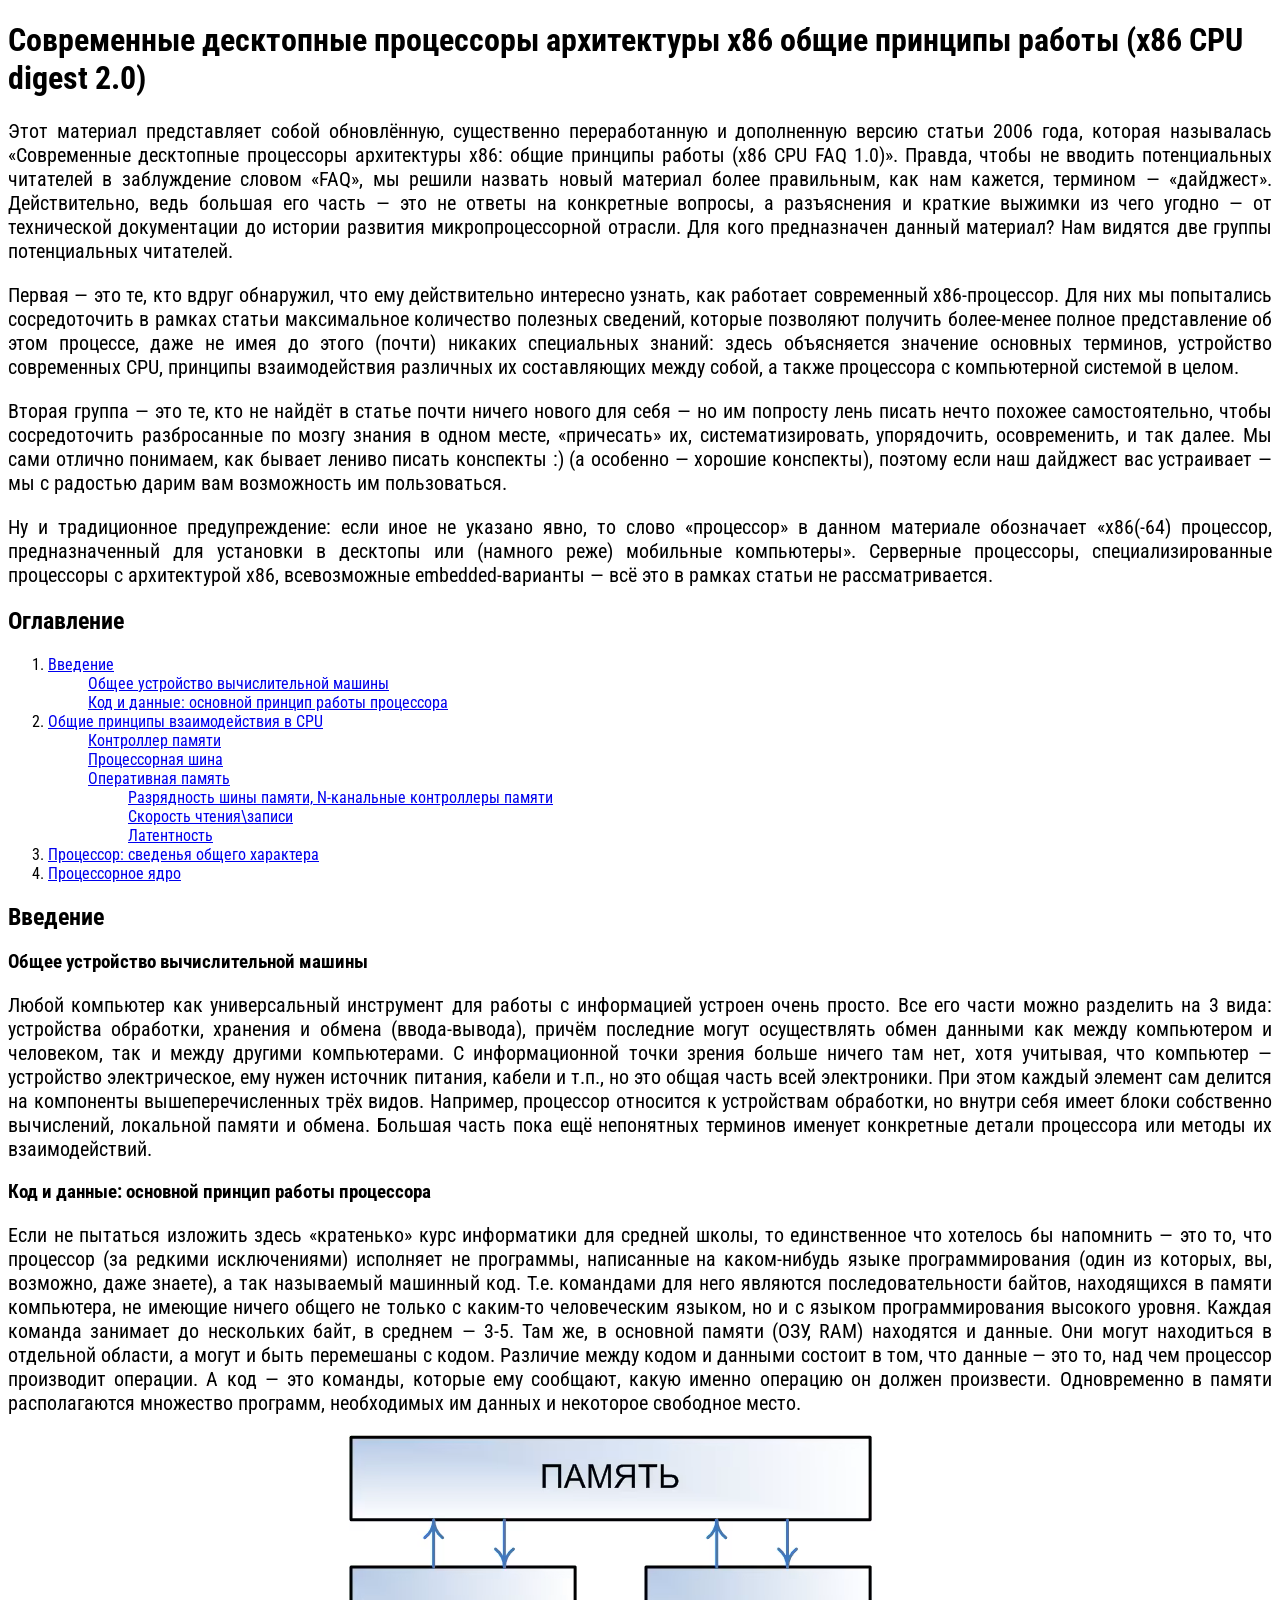
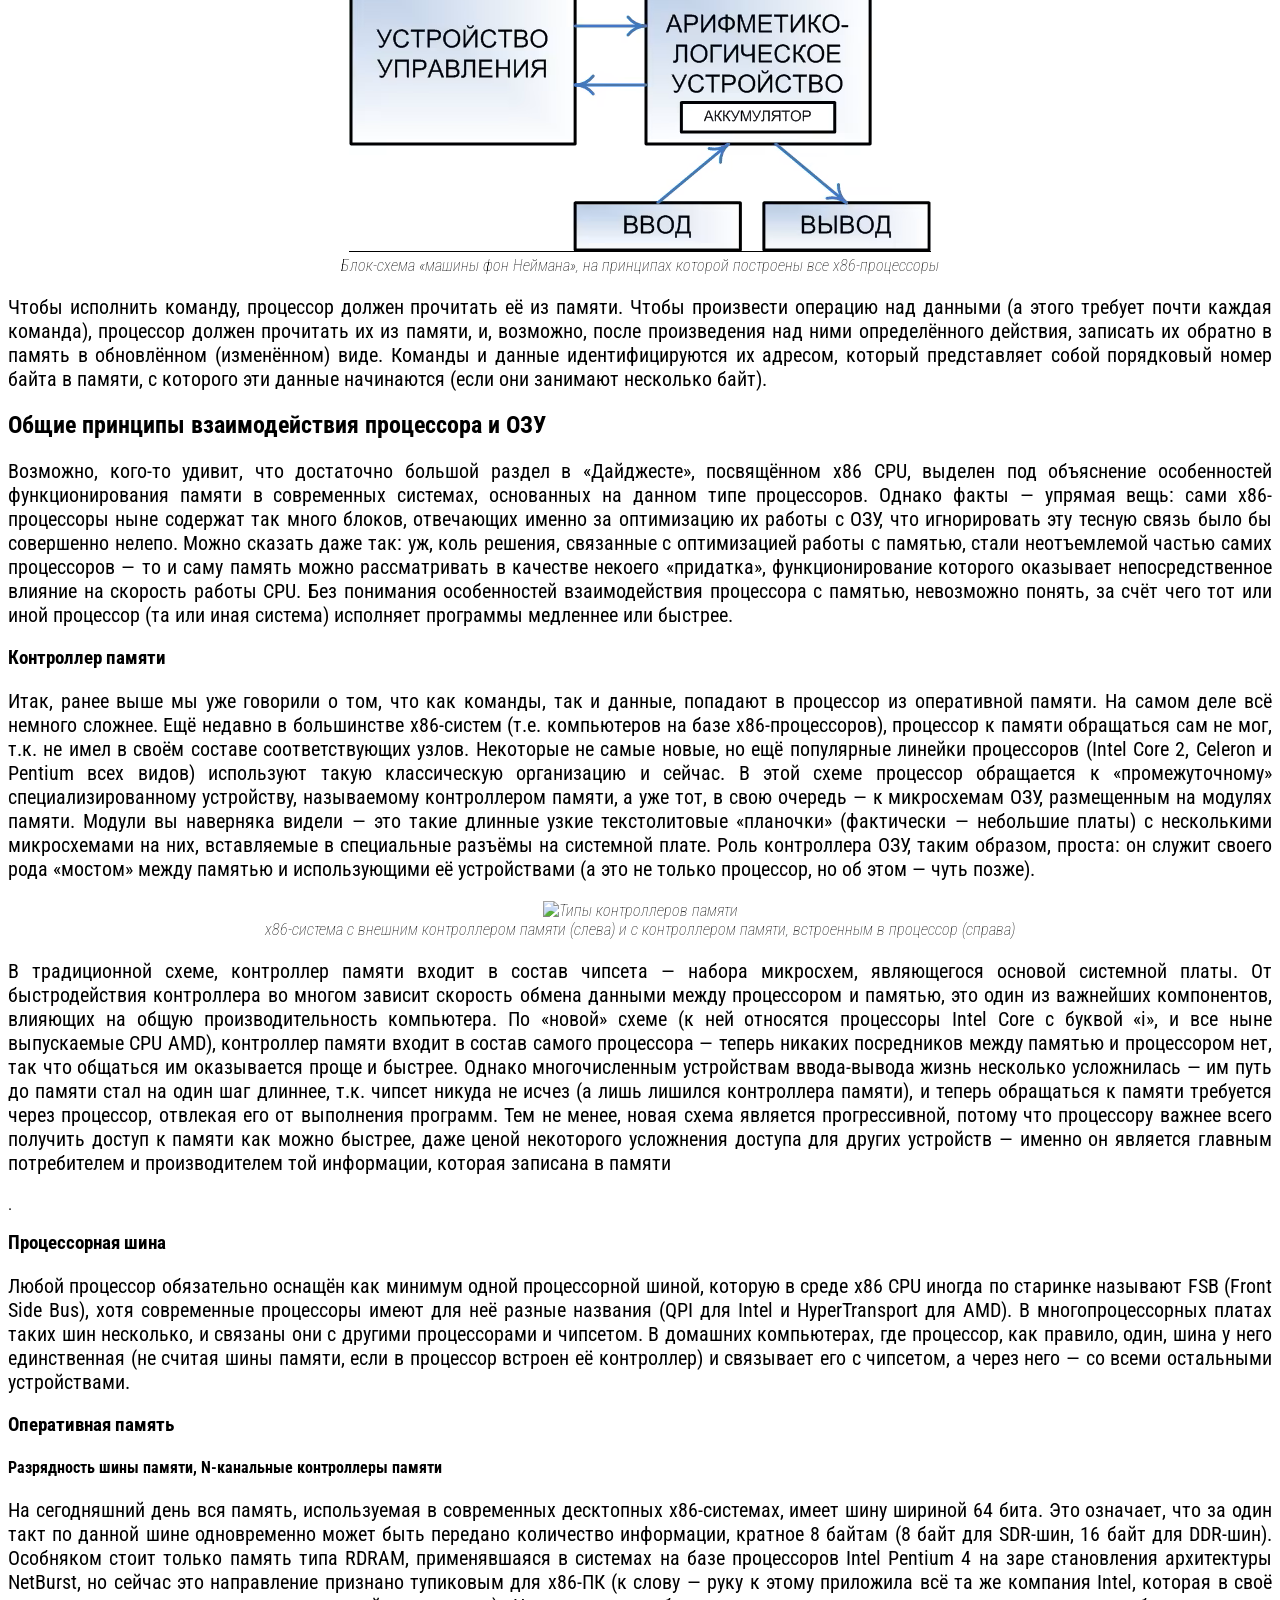
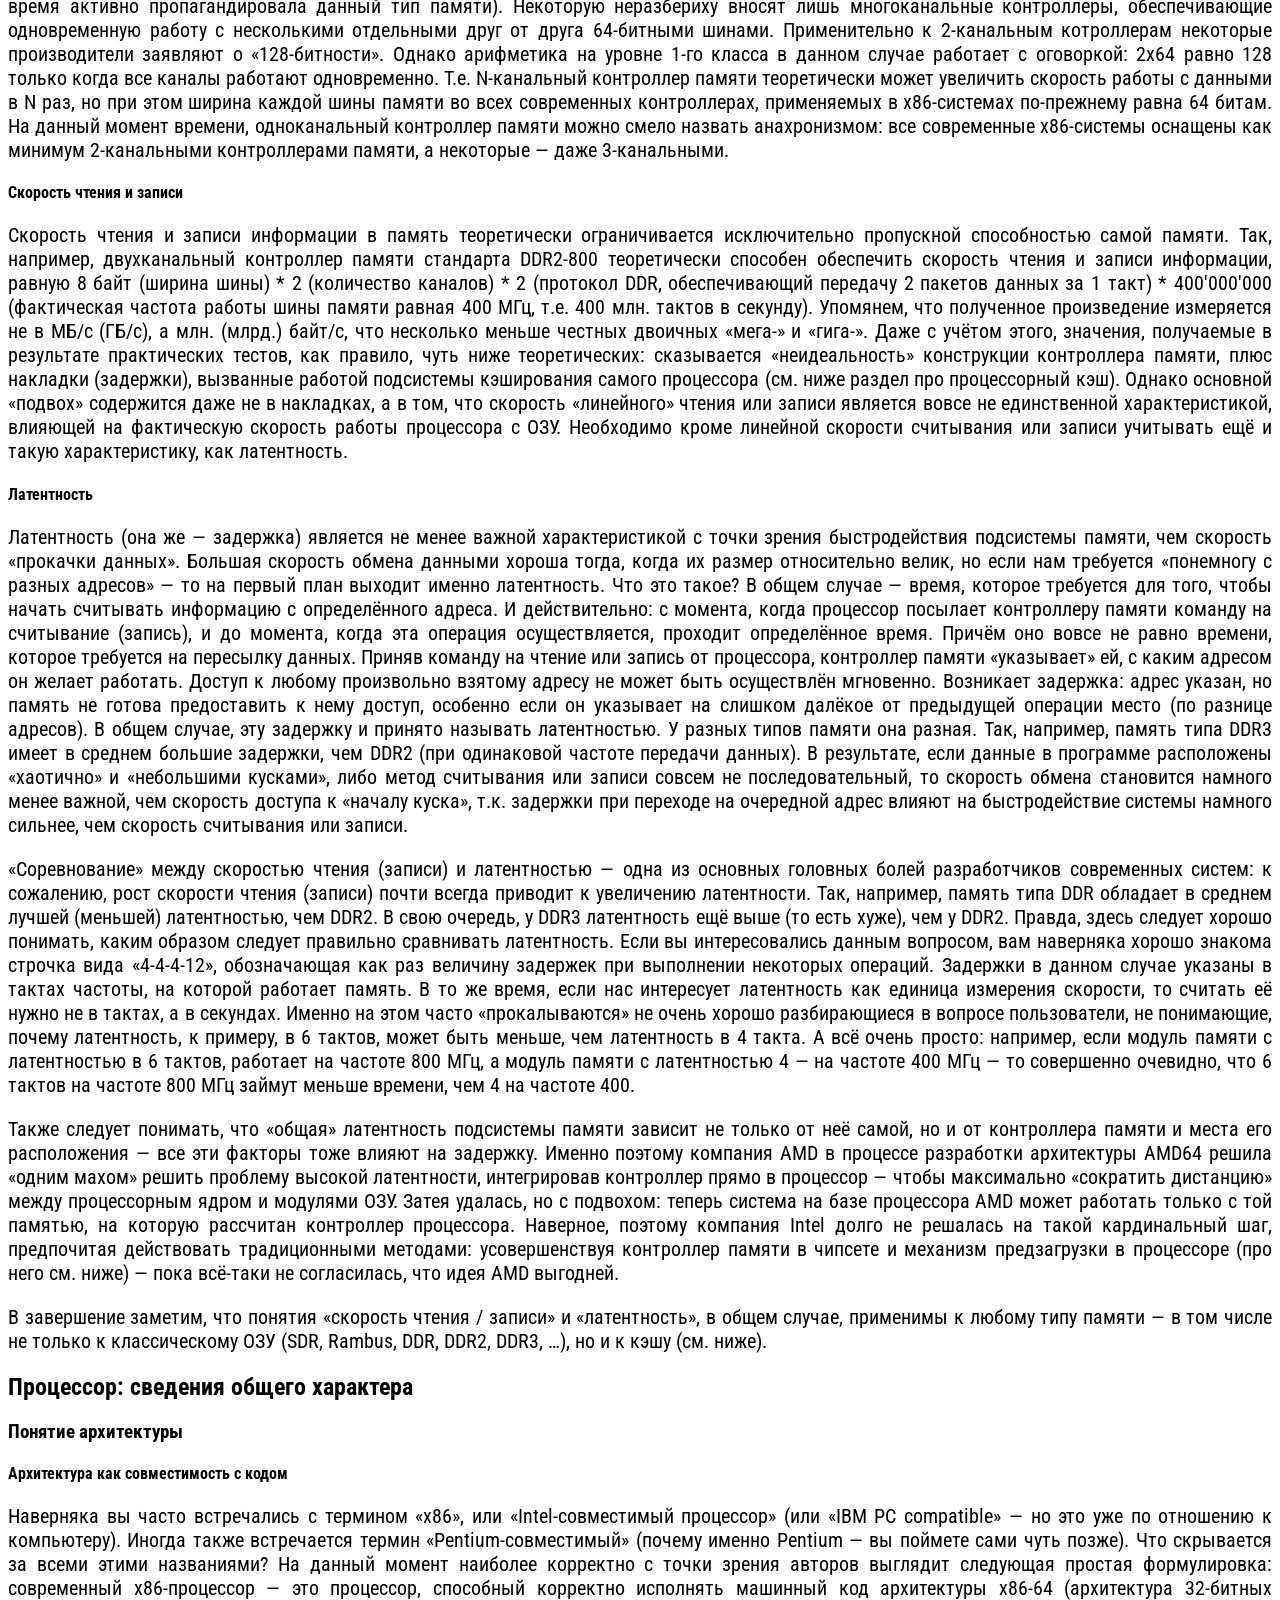
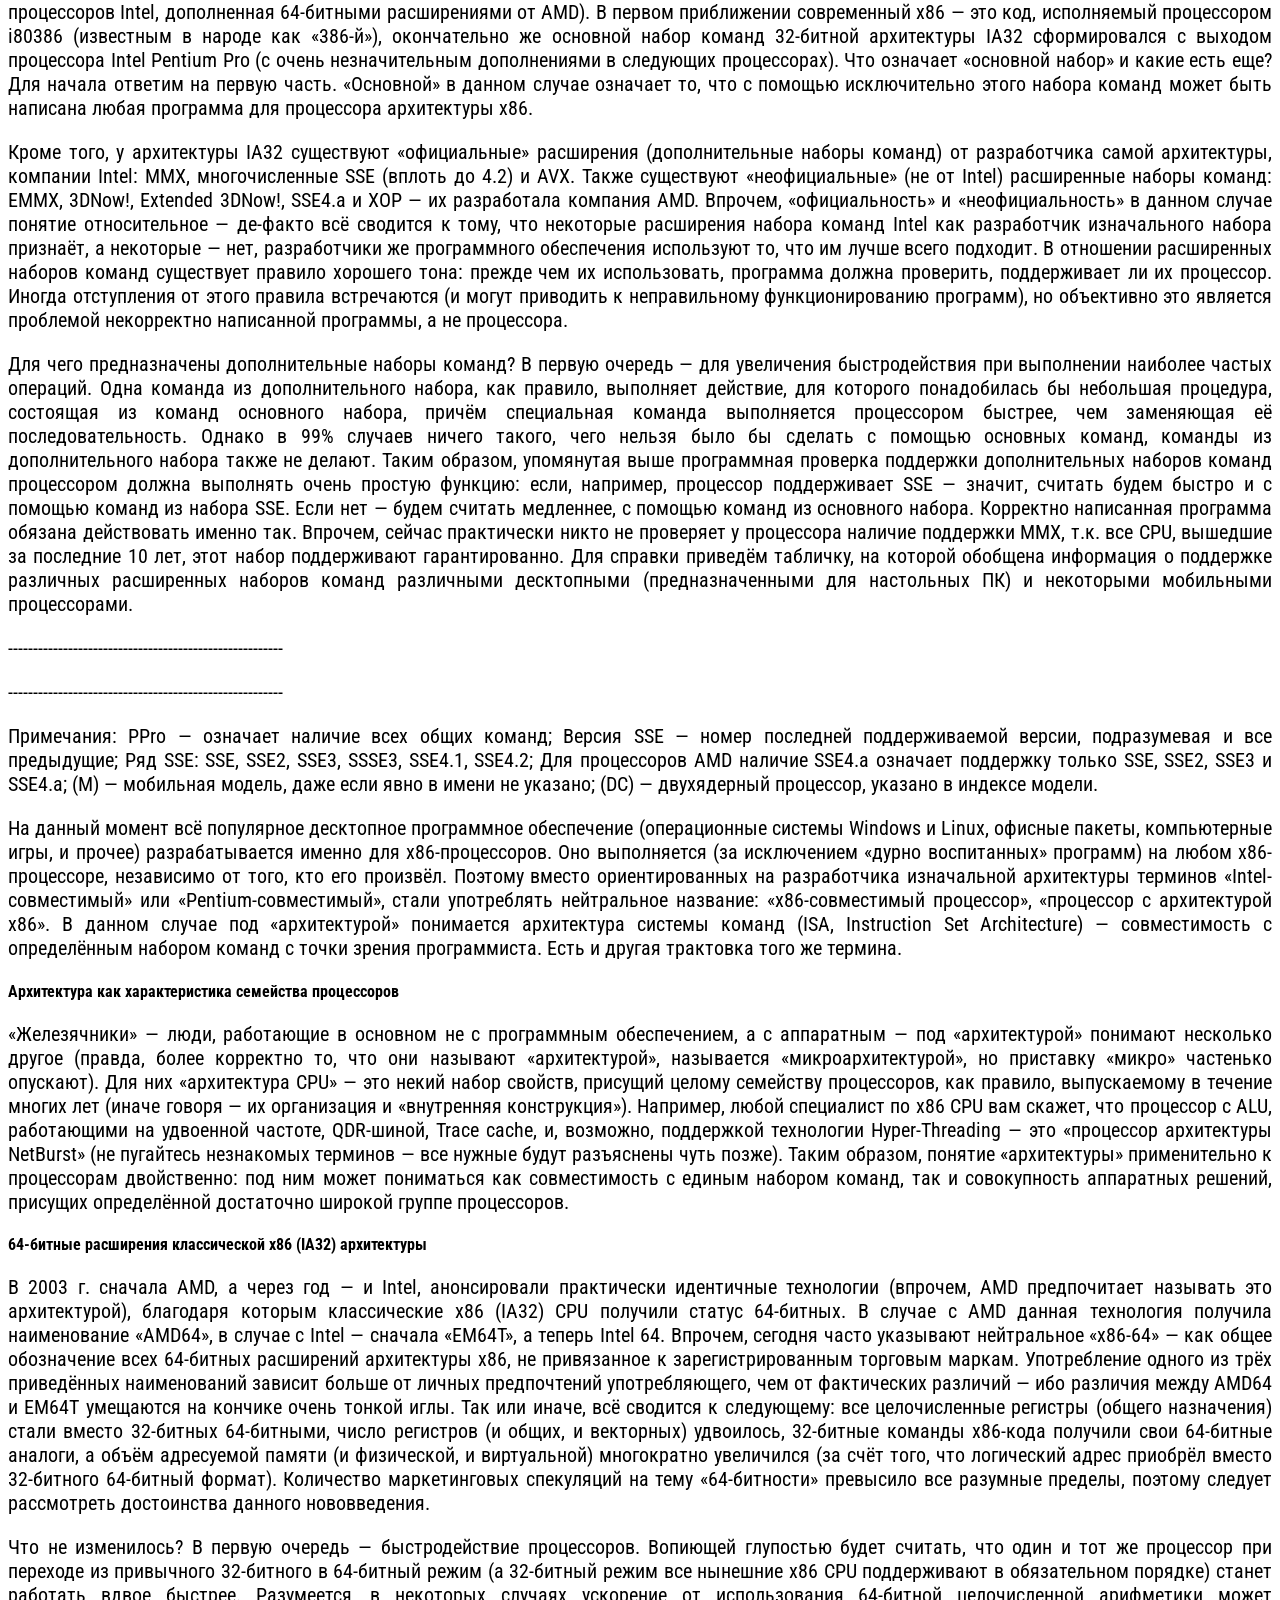
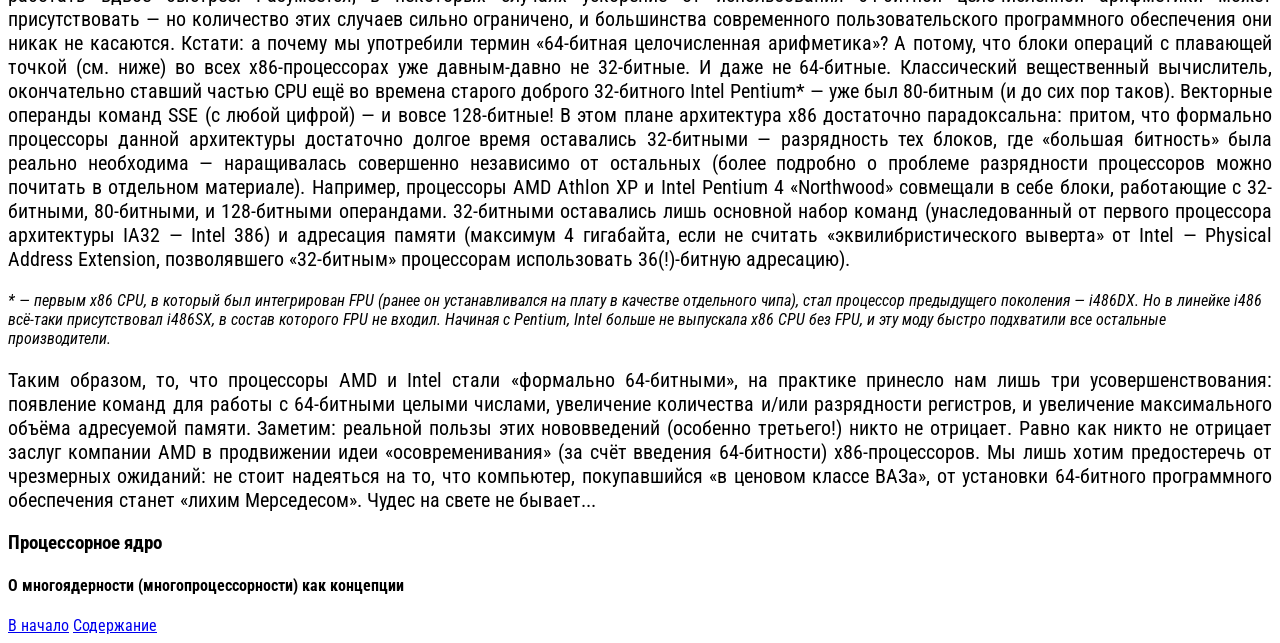
==== 01-CPU/CPU.html @ c7d1605b "Lists and anchors" ====
﻿<!DOCTYPE html>

<html lang="en" xmlns="http://www.w3.org/1999/xhtml">
<head>
    <meta charset="utf-8" />
    <link rel="stylesheet" href="CPU.css">
    <title>CPU</title>
</head>
<body>

    <h1>
        Современные десктопные процессоры архитектуры x86
        общие принципы работы (x86 CPU digest 2.0)
    </h1>

    <p> Этот материал представляет собой обновлённую, существенно переработанную и дополненную версию статьи 2006 года, которая называлась «Современные десктопные процессоры архитектуры x86: общие принципы работы (x86 CPU FAQ 1.0)». Правда, чтобы не вводить потенциальных читателей в заблуждение словом «FAQ», мы решили назвать новый материал более правильным, как нам кажется, термином — «дайджест». Действительно, ведь большая его часть — это не ответы на конкретные вопросы, а разъяснения и краткие выжимки из чего угодно — от технической документации до истории развития микропроцессорной отрасли. Для кого предназначен данный материал? Нам видятся две группы потенциальных читателей.</p>

    <p> Первая — это те, кто вдруг обнаружил, что ему действительно интересно узнать, как работает современный x86-процессор. Для них мы попытались сосредоточить в рамках статьи максимальное количество полезных сведений, которые позволяют получить более-менее полное представление об этом процессе, даже не имея до этого (почти) никаких специальных знаний: здесь объясняется значение основных терминов, устройство современных CPU, принципы взаимодействия различных их составляющих между собой, а также процессора с компьютерной системой в целом.</p>

    <p>Вторая группа — это те, кто не найдёт в статье почти ничего нового для себя — но им попросту лень писать нечто похожее самостоятельно, чтобы сосредоточить разбросанные по мозгу знания в одном месте, «причесать» их, систематизировать, упорядочить, осовременить, и так далее. Мы сами отлично понимаем, как бывает лениво писать конспекты :) (а особенно — хорошие конспекты), поэтому если наш дайджест вас устраивает — мы с радостью дарим вам возможность им пользоваться.</p>

    <p>    Ну и традиционное предупреждение: если иное не указано явно, то  слово «процессор» в данном материале обозначает «x86(-64) процессор, предназначенный для установки в десктопы или (намного реже) мобильные компьютеры». Серверные процессоры, специализированные процессоры с архитектурой x86, всевозможные embedded-варианты — всё это в рамках статьи не рассматривается.</p>

    <h2 id="table-of-contents"> Оглавление</h2>

    <ol>
        <li><a href="#intro">Введение</a>
        <ul>
            <li><a href="#general-structure-of-a-computer">Общее устройство вычислительной машины</a></li>
            <li><a href="#code-and-data">Код и данные: основной принцип работы процессора</a></li>
        </ul>
        </li>
        <li><a href="#cpu-ram-interaction">Общие принципы взаимодействия в CPU</a>
        <ul>
            <li><a href="#memory-controller">Контроллер памяти</a></li>
            <li><a href="#fsb">Процессорная шина</a></li>
            <li><a href="#ram">Оперативная память</a>
            <ul>
                <li><a href="#ram-bus-capacity">Разрядность шины памяти, N-канальные контроллеры памяти</a></li>
                <li><a href="#rem-speed">Скорость чтения\записи</a></li>
                <li><a href="#latency">Латентность</a></li>
            </ul>
            </li>
        </ul>
        </li>
        <li><a href="#cpu-general-information">Процессор: сведенья общего характера</a></li>
        <li><a href="#cpu-core">Процессорное ядро</a></li>
    </ol>

    <h2 id="intro">Введение</h2>
    <h3 id="general-structure-of-a-computer">Общее устройство вычислительной машины</h3>
    <p>Любой компьютер как универсальный инструмент для работы с информацией устроен очень просто. Все его части можно разделить на 3 вида: устройства обработки, хранения и обмена (ввода-вывода), причём последние могут осуществлять обмен данными как между компьютером и человеком, так и между другими компьютерами. С информационной точки зрения больше ничего там нет, хотя учитывая, что компьютер — устройство электрическое, ему нужен источник питания, кабели и т.п., но это общая часть всей электроники. При этом каждый элемент сам делится на компоненты вышеперечисленных трёх видов. Например, процессор относится к устройствам обработки, но внутри себя имеет блоки собственно вычислений, локальной памяти и обмена. Большая часть пока ещё непонятных терминов именует конкретные детали процессора или методы их взаимодействий.</p>

    <h3 id="code-and-data">Код и данные: основной принцип работы процессора</h3>
    <p> Если не пытаться изложить здесь «кратенько» курс информатики для средней школы, то единственное что хотелось бы напомнить — это то, что процессор (за редкими исключениями) исполняет не программы, написанные на каком-нибудь языке программирования (один из которых, вы, возможно, даже знаете), а так называемый машинный код. Т.е. командами для него являются последовательности байтов, находящихся в памяти компьютера, не имеющие ничего общего не только с каким-то человеческим языком, но и с языком программирования высокого уровня. Каждая команда занимает до нескольких байт, в среднем — 3-5. Там же, в основной памяти (ОЗУ, RAM) находятся и данные. Они могут находиться в отдельной области, а могут и быть перемешаны с кодом. Различие между кодом и данными состоит в том, что данные — это то, над чем процессор производит операции. А код — это команды, которые ему сообщают, какую именно операцию он должен произвести. Одновременно в памяти располагаются множество программ, необходимых им данных и некоторое свободное место.</p>


    <figure>
    <img src="img/von-neumann.png" alt="Von Neumann Computer" title="Архитектура Фон-Неймана">
    <figcaption>
        Блок-схема «машины фон Неймана»,
        на принципах которой построены все x86-процессоры
    </figcaption>
    </figure>


    <p>Чтобы исполнить команду, процессор должен прочитать её из памяти. Чтобы произвести операцию над данными (а этого требует почти каждая команда), процессор должен прочитать их из памяти, и, возможно, после произведения над ними определённого действия, записать их обратно в память в обновлённом (изменённом) виде. Команды и данные идентифицируются их адресом, который представляет собой порядковый номер байта в памяти, с которого эти данные начинаются (если они занимают несколько байт).</p>

    <h2 id="cpu-ram-interaction">Общие принципы взаимодействия процессора и ОЗУ</h2>
    <p> Возможно, кого-то удивит, что достаточно большой раздел в «Дайджесте», посвящённом x86 CPU, выделен под объяснение особенностей функционирования памяти в современных системах, основанных на данном типе процессоров. Однако факты — упрямая вещь: сами x86-процессоры ныне содержат так много блоков, отвечающих именно за оптимизацию их работы с ОЗУ, что игнорировать эту тесную связь было бы совершенно нелепо. Можно сказать даже так: уж, коль решения, связанные с оптимизацией работы с памятью, стали неотъемлемой частью самих процессоров — то и саму память можно рассматривать в качестве некоего «придатка», функционирование которого оказывает непосредственное влияние на скорость работы CPU. Без понимания особенностей взаимодействия процессора с памятью, невозможно понять, за счёт чего тот или иной процессор (та или иная система) исполняет программы медленнее или быстрее.</p>

    <h3 id="memory-controller"> Контроллер памяти</h3>
    <p>Итак, ранее выше мы уже говорили о том, что как команды, так и данные, попадают в процессор из оперативной памяти. На самом деле всё немного сложнее. Ещё недавно в большинстве x86-систем (т.е. компьютеров на базе x86-процессоров), процессор к памяти обращаться сам не мог, т.к. не имел в своём составе соответствующих узлов. Некоторые не самые новые, но ещё популярные линейки процессоров (Intel Core 2, Celeron и Pentium всех видов) используют такую классическую организацию и сейчас. В этой схеме процессор обращается к «промежуточному» специализированному устройству, называемому контроллером памяти, а уже тот, в свою очередь — к микросхемам ОЗУ, размещенным на модулях памяти. Модули вы наверняка видели — это такие длинные узкие текстолитовые «планочки» (фактически — небольшие платы) с несколькими микросхемами на них, вставляемые в специальные разъёмы на системной плате. Роль контроллера ОЗУ, таким образом, проста: он служит своего рода «мостом» между памятью и использующими её устройствами (а это не только процессор, но об этом — чуть позже).</p>
    
    <figure>
    <img src="https://media.ixbt.site/opti/https://www.ixbt.com/cpu/images/cpu-digest-2009/ext-vs-int.png" alr="Memory controllers" title="Типы контроллеров памяти" />
    <figcaption>
        x86-система с внешним контроллером памяти (слева)
        и с контроллером памяти, встроенным в процессор (справа)
    </figcaption>
    </figure>

    <p> В традиционной схеме, контроллер памяти входит в состав чипсета — набора микросхем, являющегося основой системной платы. От быстродействия контроллера во многом зависит скорость обмена данными между процессором и памятью, это один из важнейших компонентов, влияющих на общую производительность компьютера. По «новой» схеме (к ней относятся процессоры Intel Core с буквой «i», и все ныне выпускаемые CPU AMD), контроллер памяти входит в состав самого процессора — теперь никаких посредников между памятью и процессором нет, так что общаться им оказывается проще и быстрее. Однако многочисленным устройствам ввода-вывода жизнь несколько усложнилась — им путь до памяти стал на один шаг длиннее, т.к. чипсет никуда не исчез (а лишь лишился контроллера памяти), и теперь обращаться к памяти требуется через процессор, отвлекая его от выполнения программ. Тем не менее, новая схема является прогрессивной, потому что процессору важнее всего получить доступ к памяти как можно быстрее, даже ценой некоторого усложнения доступа для других устройств — именно он является главным потребителем и производителем той информации, которая записана в памяти</p>.

    <h3 id="fsb"> Процессорная шина</h3>
    <p> Любой процессор обязательно оснащён как минимум одной процессорной шиной, которую в среде x86 CPU иногда по старинке называют FSB (Front Side Bus), хотя современные процессоры имеют для неё разные названия (QPI для Intel и HyperTransport для AMD). В многопроцессорных платах таких шин несколько, и связаны они с другими процессорами и чипсетом. В домашних компьютерах, где процессор, как правило, один, шина у него единственная (не считая шины памяти, если в процессор встроен её контроллер) и связывает его с чипсетом, а через него — со всеми остальными устройствами.</p>

    <h3 id="ram">Оперативная память</h3>
    <h4 id="ram-bus-capacity">Разрядность шины памяти, N-канальные контроллеры памяти</h4>
    <p>На сегодняшний день вся память, используемая в современных десктопных x86-системах, имеет шину шириной 64 бита. Это означает, что за один такт по данной шине одновременно может быть передано количество информации, кратное 8 байтам (8 байт для SDR-шин, 16 байт для DDR-шин). Особняком стоит только память типа RDRAM, применявшаяся в системах на базе процессоров Intel Pentium 4 на заре становления архитектуры NetBurst, но сейчас это направление признано тупиковым для x86-ПК (к слову — руку к этому приложила всё та же компания Intel, которая в своё время активно пропагандировала данный тип памяти). Некоторую неразбериху вносят лишь многоканальные контроллеры, обеспечивающие одновременную работу с несколькими отдельными друг от друга 64-битными шинами. Применительно к 2-канальным котроллерам некоторые производители заявляют о «128-битности». Однако арифметика на уровне 1-го класса в данном случае работает с оговоркой: 2x64 равно 128 только когда все каналы работают одновременно. Т.е. N-канальный контроллер памяти теоретически может увеличить скорость работы с данными в N раз, но при этом ширина каждой шины памяти во всех современных контроллерах, применяемых в x86-системах по-прежнему равна 64 битам. На данный момент времени, одноканальный контроллер памяти можно смело назвать анахронизмом: все современные x86-системы оснащены как минимум 2-канальными контроллерами памяти, а некоторые — даже 3-канальными.</p>

    <h4 id="ram-speed">Скорость чтения и записи</h4>
    <p>Скорость чтения и записи информации в память теоретически ограничивается исключительно пропускной способностью самой памяти. Так, например, двухканальный контроллер памяти стандарта DDR2-800 теоретически способен обеспечить скорость чтения и записи информации, равную 8 байт (ширина шины) * 2 (количество каналов) * 2 (протокол DDR, обеспечивающий передачу 2 пакетов данных за 1 такт) * 400'000'000 (фактическая частота работы шины памяти равная 400 МГц, т.е. 400 млн. тактов в секунду). Упомянем, что полученное произведение измеряется не в МБ/с (ГБ/с), а млн. (млрд.) байт/с, что несколько меньше честных двоичных «мега-» и «гига-». Даже с учётом этого, значения, получаемые в результате практических тестов, как правило, чуть ниже теоретических: сказывается «неидеальность» конструкции контроллера памяти, плюс накладки (задержки), вызванные работой подсистемы кэширования самого процессора (см. ниже раздел про процессорный кэш). Однако основной «подвох» содержится даже не в накладках, а в том, что скорость «линейного» чтения или записи является вовсе не единственной характеристикой, влияющей на фактическую скорость работы процессора с ОЗУ. Необходимо кроме линейной скорости считывания или записи учитывать ещё и такую характеристику, как латентность.</p>

    <h4 id="latency">Латентность</h4>
    <p>  Латентность (она же — задержка) является не менее важной характеристикой с точки зрения быстродействия подсистемы памяти, чем скорость «прокачки данных». Большая скорость обмена данными хороша тогда, когда их размер относительно велик, но если нам требуется «понемногу с разных адресов» — то на первый план выходит именно латентность. Что это такое? В общем случае — время, которое требуется для того, чтобы начать считывать информацию с определённого адреса. И действительно: с момента, когда процессор посылает контроллеру памяти команду на считывание (запись), и до момента, когда эта операция осуществляется, проходит определённое время. Причём оно вовсе не равно времени, которое требуется на пересылку данных. Приняв команду на чтение или запись от процессора, контроллер памяти «указывает» ей, с каким адресом он желает работать. Доступ к любому произвольно взятому адресу не может быть осуществлён мгновенно. Возникает задержка: адрес указан, но память не готова предоставить к нему доступ, особенно если он указывает на слишком далёкое от предыдущей операции место (по разнице адресов). В общем случае, эту задержку и принято называть латентностью. У разных типов памяти она разная. Так, например, память типа DDR3 имеет в среднем большие задержки, чем DDR2 (при одинаковой частоте передачи данных). В результате, если данные в программе расположены «хаотично» и «небольшими кусками», либо метод считывания или записи совсем не последовательный, то скорость обмена становится намного менее важной, чем скорость доступа к «началу куска», т.к. задержки при переходе на очередной адрес влияют на быстродействие системы намного сильнее, чем скорость считывания или записи.</p>

    <p>«Соревнование» между скоростью чтения (записи) и латентностью — одна из основных головных болей разработчиков современных систем: к сожалению, рост скорости чтения (записи) почти всегда приводит к увеличению латентности. Так, например, память типа DDR обладает в среднем лучшей (меньшей) латентностью, чем DDR2. В свою очередь, у DDR3 латентность ещё выше (то есть хуже), чем у DDR2. Правда, здесь следует хорошо понимать, каким образом следует правильно сравнивать латентность. Если вы интересовались данным вопросом, вам наверняка хорошо знакома строчка вида «4-4-4-12», обозначающая как раз величину задержек при выполнении некоторых операций. Задержки в данном случае указаны в тактах частоты, на которой работает память. В то же время, если нас интересует латентность как единица измерения скорости, то считать её нужно не в тактах, а в секундах. Именно на этом часто «прокалываются» не очень хорошо разбирающиеся в вопросе пользователи, не понимающие, почему латентность, к примеру, в 6 тактов, может быть меньше, чем латентность в 4 такта. А всё очень просто: например, если модуль памяти с латентностью в 6 тактов, работает на частоте 800 МГц, а модуль памяти с латентностью 4 — на частоте 400 МГц — то совершенно очевидно, что 6 тактов на частоте 800 МГц займут меньше времени, чем 4 на частоте 400.</p>

    <p> Также следует понимать, что «общая» латентность подсистемы памяти зависит не только от неё самой, но и от контроллера памяти и места его расположения — все эти факторы тоже влияют на задержку. Именно поэтому компания AMD в процессе разработки архитектуры AMD64 решила «одним махом» решить проблему высокой латентности, интегрировав контроллер прямо в процессор — чтобы максимально «сократить дистанцию» между процессорным ядром и модулями ОЗУ. Затея удалась, но с подвохом: теперь система на базе процессора AMD может работать только с той памятью, на которую рассчитан контроллер процессора. Наверное, поэтому компания Intel долго не решалась на такой кардинальный шаг, предпочитая действовать традиционными методами: усовершенствуя контроллер памяти в чипсете и механизм предзагрузки в процессоре (про него см. ниже) — пока всё-таки не согласилась, что идея AMD выгодней.</p>

    <p> В завершение заметим, что понятия «скорость чтения / записи» и «латентность», в общем случае, применимы к любому типу памяти — в том числе не только к классическому ОЗУ (SDR, Rambus, DDR, DDR2, DDR3, …), но и к кэшу (см. ниже).</p>

    <h2 id="cpu-general-information">Процессор: сведения общего характера</h2>
    <h3 id="cpu-architecture">    Понятие архитектуры</h3>
    <h4 id="cpu-code-compatability">Архитектура как совместимость с кодом</h4>
    <p> Наверняка вы часто встречались с термином «x86», или «Intel-совместимый процессор» (или «IBM PC compatible» — но это уже по отношению к компьютеру). Иногда также встречается термин «Pentium-совместимый» (почему именно Pentium — вы поймете сами чуть позже). Что скрывается за всеми этими названиями? На данный момент наиболее корректно с точки зрения авторов выглядит следующая простая формулировка: современный x86-процессор — это процессор, способный корректно исполнять машинный код архитектуры x86-64 (архитектура 32-битных процессоров Intel, дополненная 64-битными расширениями от AMD). В первом приближении современный x86 — это код, исполняемый процессором i80386 (известным в народе как «386-й»), окончательно же основной набор команд 32-битной архитектуры IA32 сформировался с выходом процессора Intel Pentium Pro (с очень незначительным дополнениями в следующих процессорах). Что означает «основной набор» и какие есть еще? Для начала ответим на первую часть. «Основной» в данном случае означает то, что с помощью исключительно этого набора команд может быть написана любая программа для процессора архитектуры x86.</p>

    <p>Кроме того, у архитектуры IA32 существуют «официальные» расширения (дополнительные наборы команд) от разработчика самой архитектуры, компании Intel: MMX, многочисленные SSE (вплоть до 4.2) и AVX. Также существуют «неофициальные» (не от Intel) расширенные наборы команд: EMMX, 3DNow!, Extended 3DNow!, SSE4.a и XOP — их разработала компания AMD. Впрочем, «официальность» и «неофициальность» в данном случае понятие относительное — де-факто всё сводится к тому, что некоторые расширения набора команд Intel как разработчик изначального набора признаёт, а некоторые — нет, разработчики же программного обеспечения используют то, что им лучше всего подходит. В отношении расширенных наборов команд существует правило хорошего тона: прежде чем их использовать, программа должна проверить, поддерживает ли их процессор. Иногда отступления от этого правила встречаются (и могут приводить к неправильному функционированию программ), но объективно это является проблемой некорректно написанной программы, а не процессора.</p>

    <p>Для чего предназначены дополнительные наборы команд? В первую очередь — для увеличения быстродействия при выполнении наиболее частых операций. Одна команда из дополнительного набора, как правило, выполняет действие, для которого понадобилась бы небольшая процедура, состоящая из команд основного набора, причём специальная команда выполняется процессором быстрее, чем заменяющая её последовательность. Однако в 99% случаев ничего такого, чего нельзя было бы сделать с помощью основных команд, команды из дополнительного набора также не делают. Таким образом, упомянутая выше программная проверка поддержки дополнительных наборов команд процессором должна выполнять очень простую функцию: если, например, процессор поддерживает SSE — значит, считать будем быстро и с помощью команд из набора SSE. Если нет — будем считать медленнее, с помощью команд из основного набора. Корректно написанная программа обязана действовать именно так. Впрочем, сейчас практически никто не проверяет у процессора наличие поддержки MMX, т.к. все CPU, вышедшие за последние 10 лет, этот набор поддерживают гарантированно. Для справки приведём табличку, на которой обобщена информация о поддержке различных расширенных наборов команд различными десктопными (предназначенными для настольных ПК) и некоторыми мобильными процессорами.</p>

    <p>-------------------------------------------------------</p>

    <p>-------------------------------------------------------</p>

    <p>
        Примечания:
        PPro — означает наличие всех общих команд;
        Версия SSE — номер последней поддерживаемой версии, подразумевая и все предыдущие;
        Ряд SSE: SSE, SSE2, SSE3, SSSE3, SSE4.1, SSE4.2;
        Для процессоров AMD наличие SSE4.a означает поддержку только SSE, SSE2, SSE3 и SSE4.a;
        (M) — мобильная модель, даже если явно в имени не указано;
        (DC) — двухядерный процессор, указано в индексе модели.
    </p>

    <p>На данный момент всё популярное десктопное программное обеспечение (операционные системы Windows и Linux, офисные пакеты, компьютерные игры, и прочее) разрабатывается именно для x86-процессоров. Оно выполняется (за исключением «дурно воспитанных» программ) на любом x86-процессоре, независимо от того, кто его произвёл. Поэтому вместо ориентированных на разработчика изначальной архитектуры терминов «Intel-совместимый» или «Pentium-совместимый», стали употреблять нейтральное название: «x86-совместимый процессор», «процессор с архитектурой x86». В данном случае под «архитектурой» понимается архитектура системы команд (ISA, Instruction Set Architecture) — совместимость с определённым набором команд с точки зрения программиста. Есть и другая трактовка того же термина.</p>

    <h4 id="microarchitecture">Архитектура как характеристика семейства процессоров</h4>
    <p>«Железячники» — люди, работающие в основном не с программным обеспечением, а с аппаратным — под «архитектурой» понимают несколько другое (правда, более корректно то, что они называют «архитектурой», называется «микроархитектурой», но приставку «микро» частенько опускают). Для них «архитектура CPU» — это некий набор свойств, присущий целому семейству процессоров, как правило, выпускаемому в течение многих лет (иначе говоря — их организация и «внутренняя конструкция»). Например, любой специалист по x86 CPU вам скажет, что процессор с ALU, работающими на удвоенной частоте, QDR-шиной, Trace cache, и, возможно, поддержкой технологии Hyper-Threading — это «процессор архитектуры NetBurst» (не пугайтесь незнакомых терминов — все нужные будут разъяснены чуть позже). Таким образом, понятие «архитектуры» применительно к процессорам двойственно: под ним может пониматься как совместимость с единым набором команд, так и совокупность аппаратных решений, присущих определённой достаточно широкой группе процессоров.</p>

    <h4 id="x64-extencions"> 64-битные расширения классической x86 (IA32) архитектуры</h4>
    <p>В 2003 г. сначала AMD, а через год — и Intel, анонсировали практически идентичные технологии (впрочем, AMD предпочитает называть это архитектурой), благодаря которым классические x86 (IA32) CPU получили статус 64-битных. В случае с AMD данная технология получила наименование «AMD64», в случае с Intel — сначала «EM64T», а теперь Intel 64. Впрочем, сегодня часто указывают нейтральное «x86-64» — как общее обозначение всех 64-битных расширений архитектуры x86, не привязанное к зарегистрированным торговым маркам. Употребление одного из трёх приведённых наименований зависит больше от личных предпочтений употребляющего, чем от фактических различий — ибо различия между AMD64 и EM64T умещаются на кончике очень тонкой иглы. Так или иначе, всё сводится к следующему: все целочисленные регистры (общего назначения) стали вместо 32-битных 64-битными, число регистров (и общих, и векторных) удвоилось, 32-битные команды x86-кода получили свои 64-битные аналоги, а объём адресуемой памяти (и физической, и виртуальной) многократно увеличился (за счёт того, что логический адрес приобрёл вместо 32-битного 64-битный формат). Количество маркетинговых спекуляций на тему «64-битности» превысило все разумные пределы, поэтому следует рассмотреть достоинства данного нововведения.</p>

    <p>Что не изменилось? В первую очередь — быстродействие процессоров. Вопиющей глупостью будет считать, что один и тот же процессор при переходе из привычного 32-битного в 64-битный режим (а 32-битный режим все нынешние x86 CPU поддерживают в обязательном порядке) станет работать вдвое быстрее. Разумеется, в некоторых случаях ускорение от использования 64-битной целочисленной арифметики может присутствовать — но количество этих случаев сильно ограничено, и большинства современного пользовательского программного обеспечения они никак не касаются. Кстати: а почему мы употребили термин «64-битная целочисленная арифметика»? А потому, что блоки операций с плавающей точкой (см. ниже) во всех x86-процессорах уже давным-давно не 32-битные. И даже не 64-битные. Классический вещественный вычислитель, окончательно ставший частью CPU ещё во времена старого доброго 32-битного Intel Pentium* — уже был 80-битным (и до сих пор таков). Векторные операнды команд SSE (с любой цифрой) — и вовсе 128-битные! В этом плане архитектура x86 достаточно парадоксальна: притом, что формально процессоры данной архитектуры достаточно долгое время оставались 32-битными — разрядность тех блоков, где «большая битность» была реально необходима — наращивалась совершенно независимо от остальных (более подробно о проблеме разрядности процессоров можно почитать в отдельном материале). Например, процессоры AMD Athlon XP и Intel Pentium 4 «Northwood» совмещали в себе блоки, работающие с 32-битными, 80-битными, и 128-битными операндами. 32-битными оставались лишь основной набор команд (унаследованный от первого процессора архитектуры IA32 — Intel 386) и адресация памяти (максимум 4 гигабайта, если не считать «эквилибристического выверта» от Intel — Physical Address Extension, позволявшего «32-битным» процессорам использовать 36(!)-битную адресацию).</p>


    <cite>  * — первым x86 CPU, в который был интегрирован FPU (ранее он устанавливался на плату в качестве отдельного чипа), стал процессор предыдущего поколения — i486DX. Но в линейке i486 всё-таки присутствовал i486SX, в состав которого FPU не входил. Начиная с Pentium, Intel больше не выпускала x86 CPU без FPU, и эту моду быстро подхватили все остальные производители.</cite>
    <p>Таким образом, то, что процессоры AMD и Intel стали «формально 64-битными», на практике принесло нам лишь три усовершенствования: появление команд для работы с 64-битными целыми числами, увеличение количества и/или разрядности регистров, и увеличение максимального объёма адресуемой памяти. Заметим: реальной пользы этих нововведений (особенно третьего!) никто не отрицает. Равно как никто не отрицает заслуг компании AMD в продвижении идеи «осовременивания» (за счёт введения 64-битности) x86-процессоров. Мы лишь хотим предостеречь от чрезмерных ожиданий: не стоит надеяться на то, что компьютер, покупавшийся «в ценовом классе ВАЗа», от установки 64-битного программного обеспечения станет «лихим Мерседесом». Чудес на свете не бывает...</p>
    

    <h3 id="cpu-core">    Процессорное ядро</h3>
    <h4 id="multicore">    О многоядерности (многопроцессорности) как концепции</h4>

    <a href="#">В начало</a> <a href="#table-of-contents">Содержание</a>

</body>
</html>
---- 01-CPU/CPU.css ----
﻿@import url('https://fonts.googleapis.com/css2?family=Roboto+Condensed:ital,wght@0,100..900;1,100..900&display=swap');
body
{
    font-family:'Roboto Condensed';
}
p
{
    text-align:justify;
    font-size:20px;
}
figure
{
    text-align:center;
    font-style:italic;
    font-weight:100;
}
ul
{
    list-style:none;
}
/*
    a - Anchor
    id="name"

*/
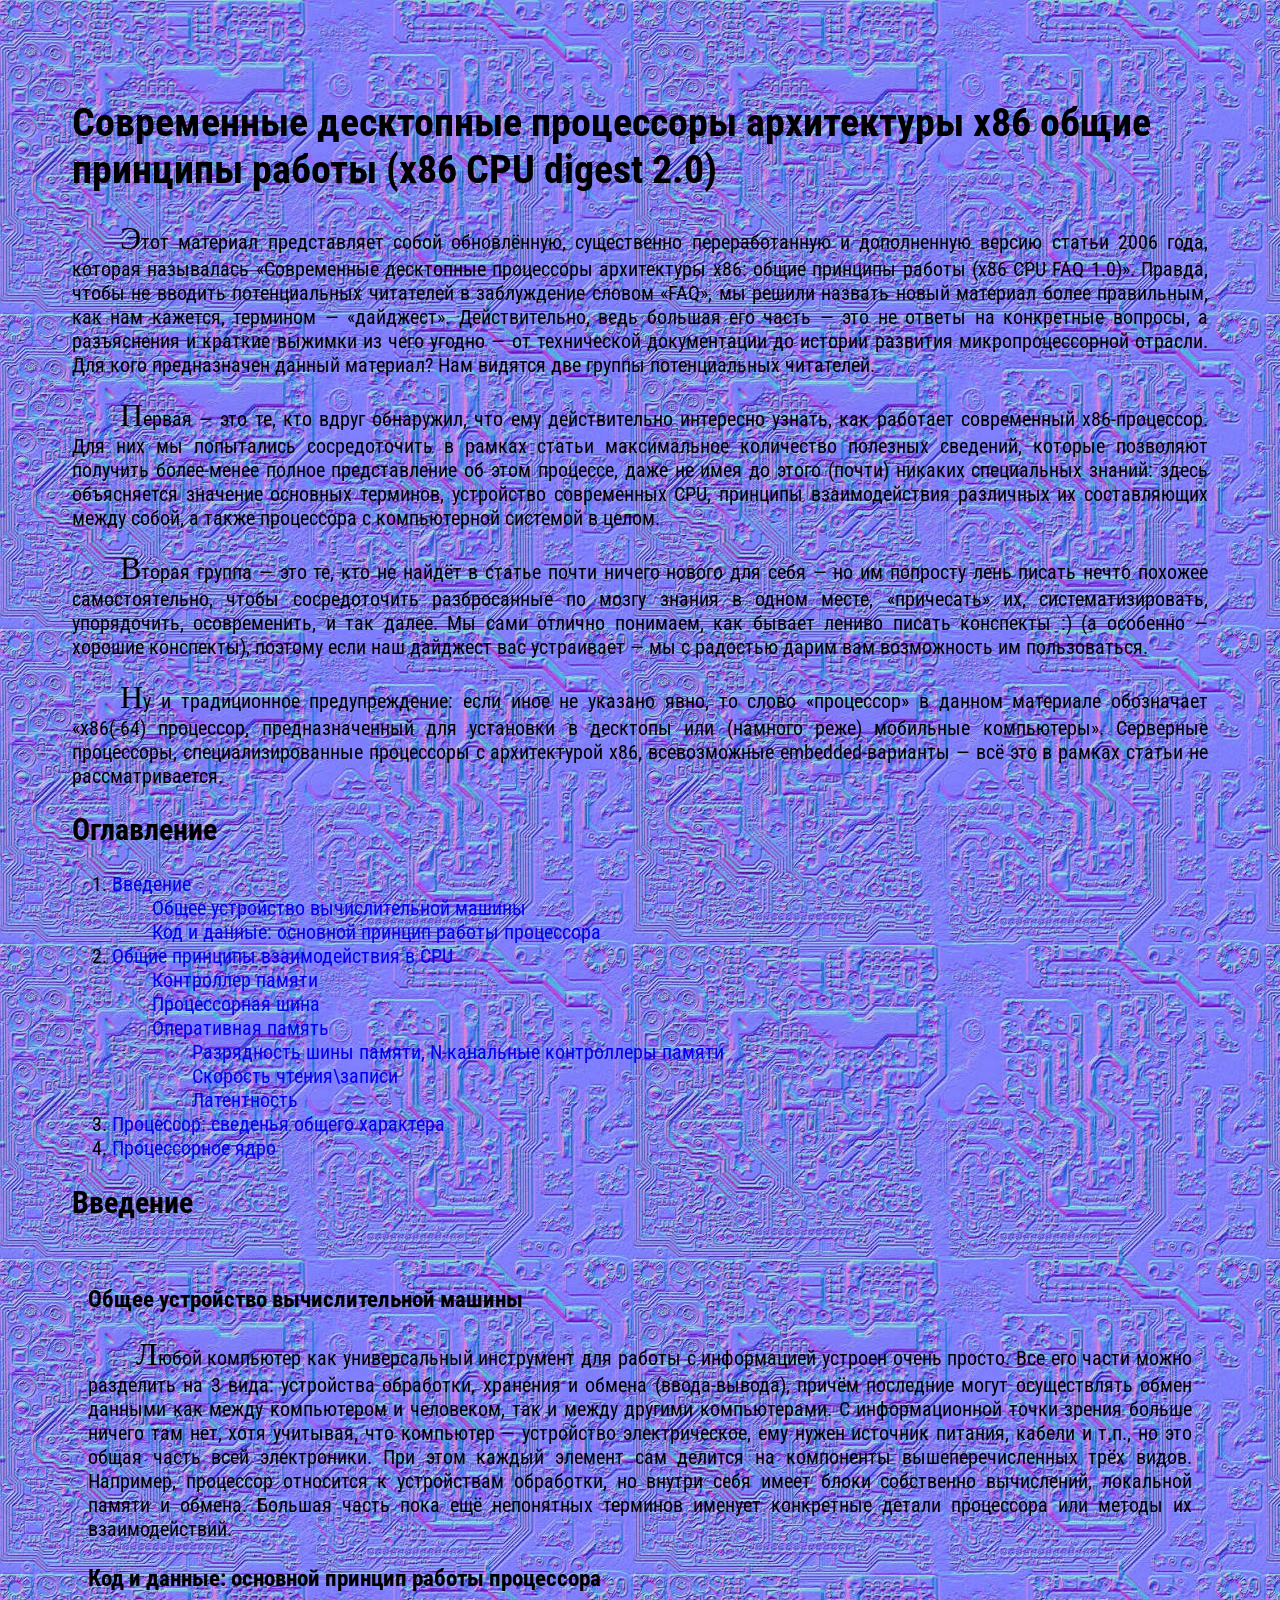
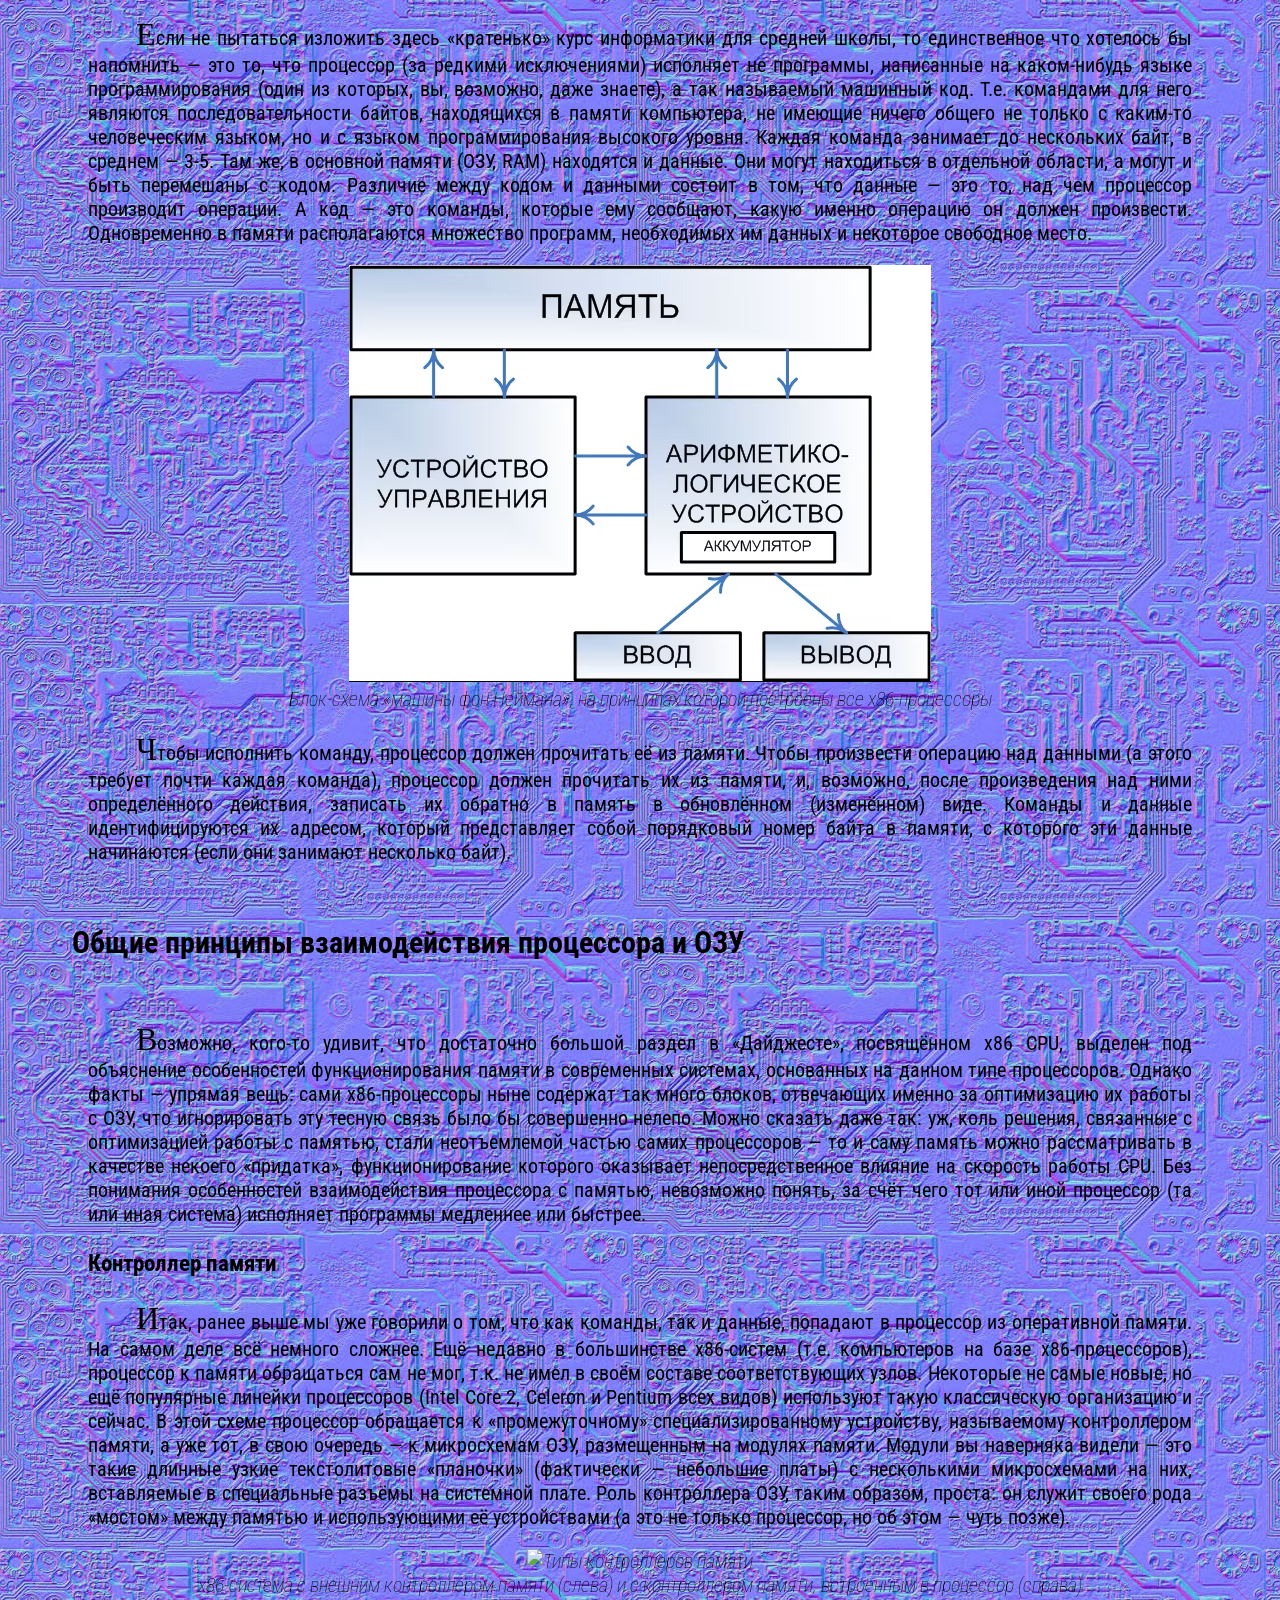
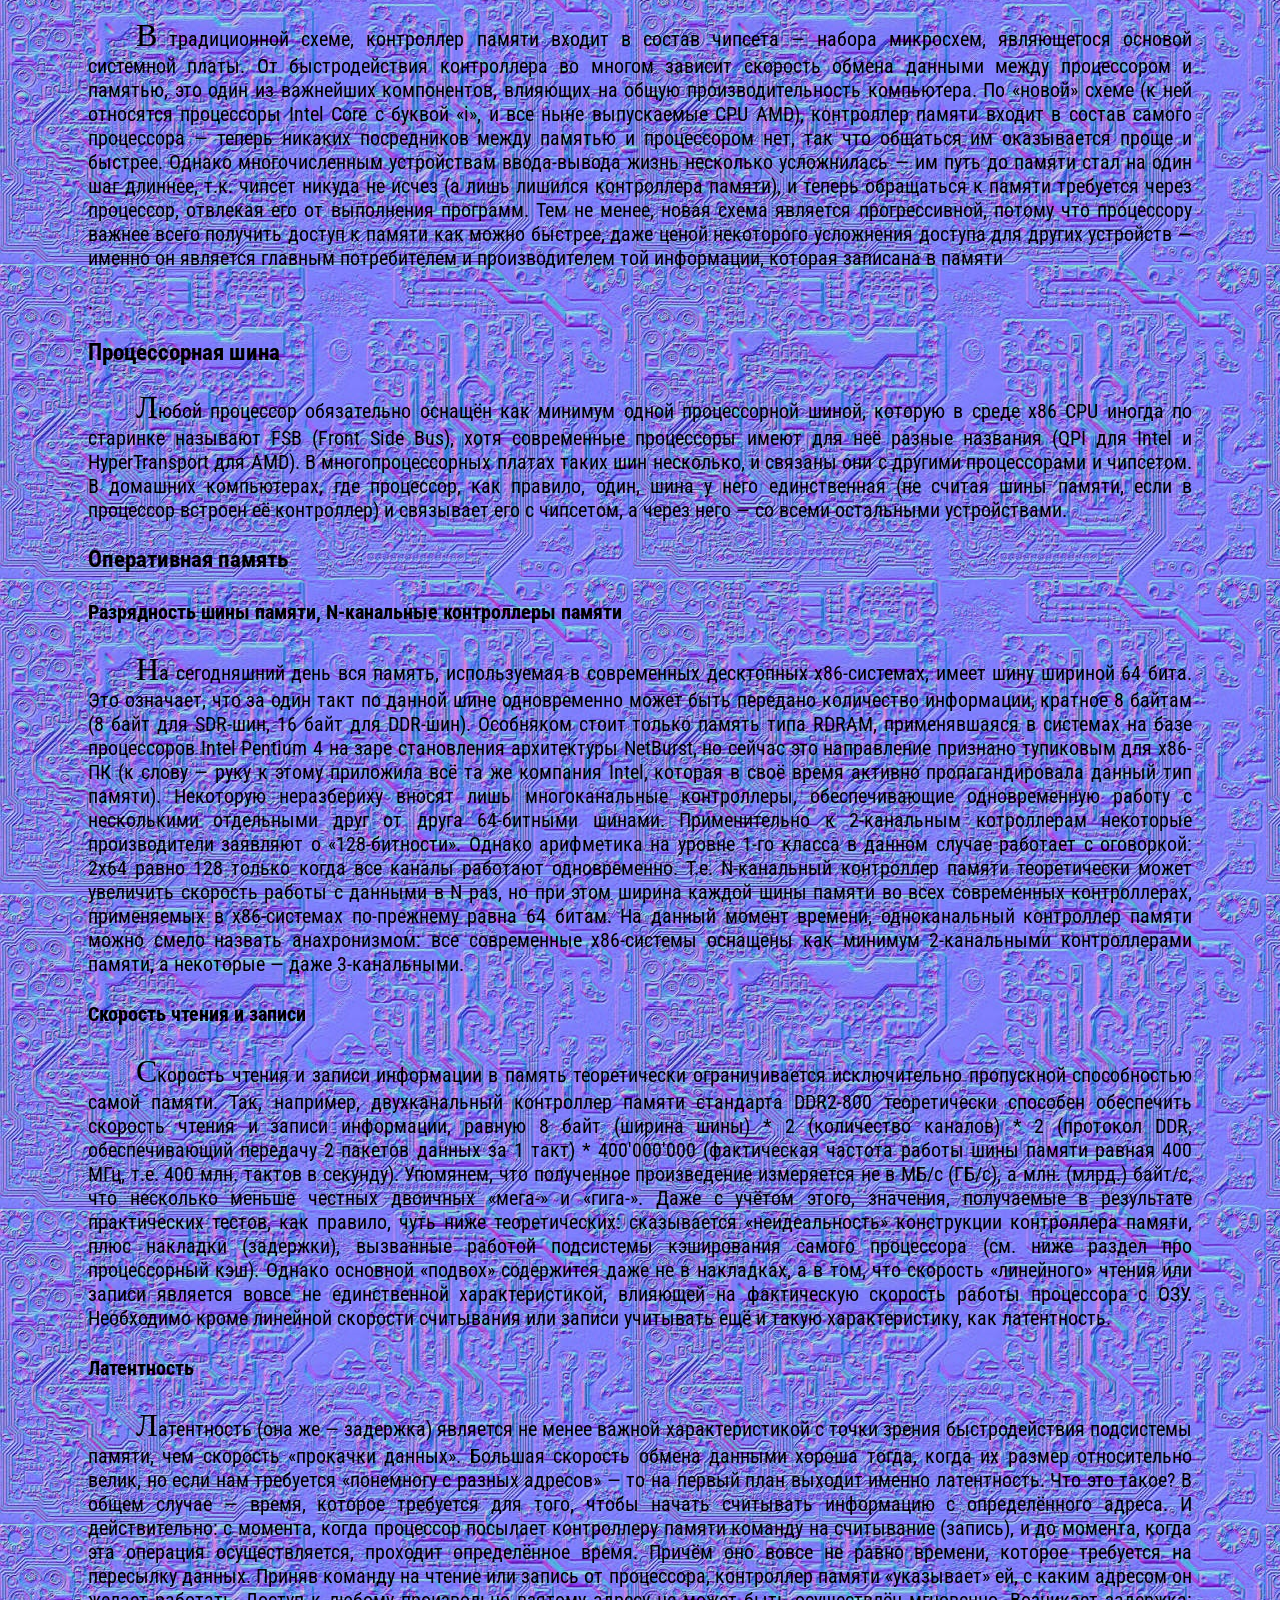
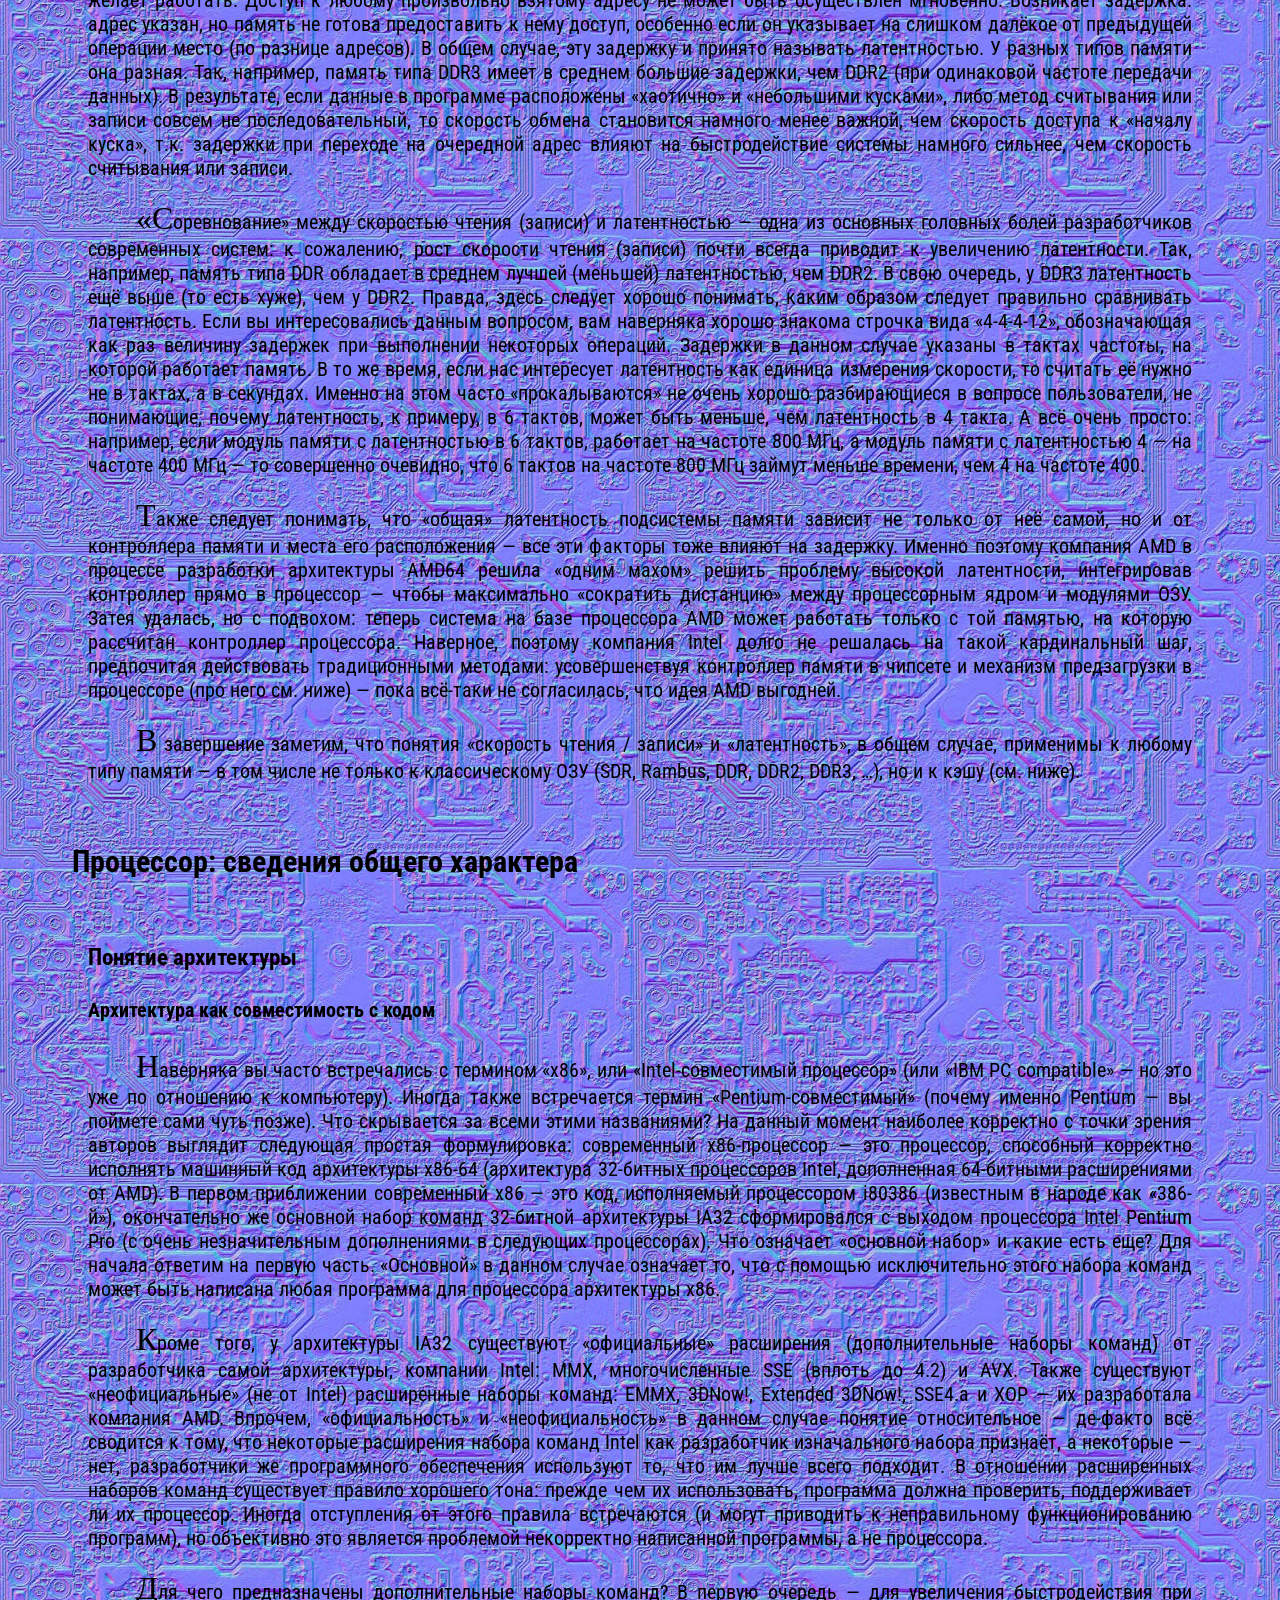
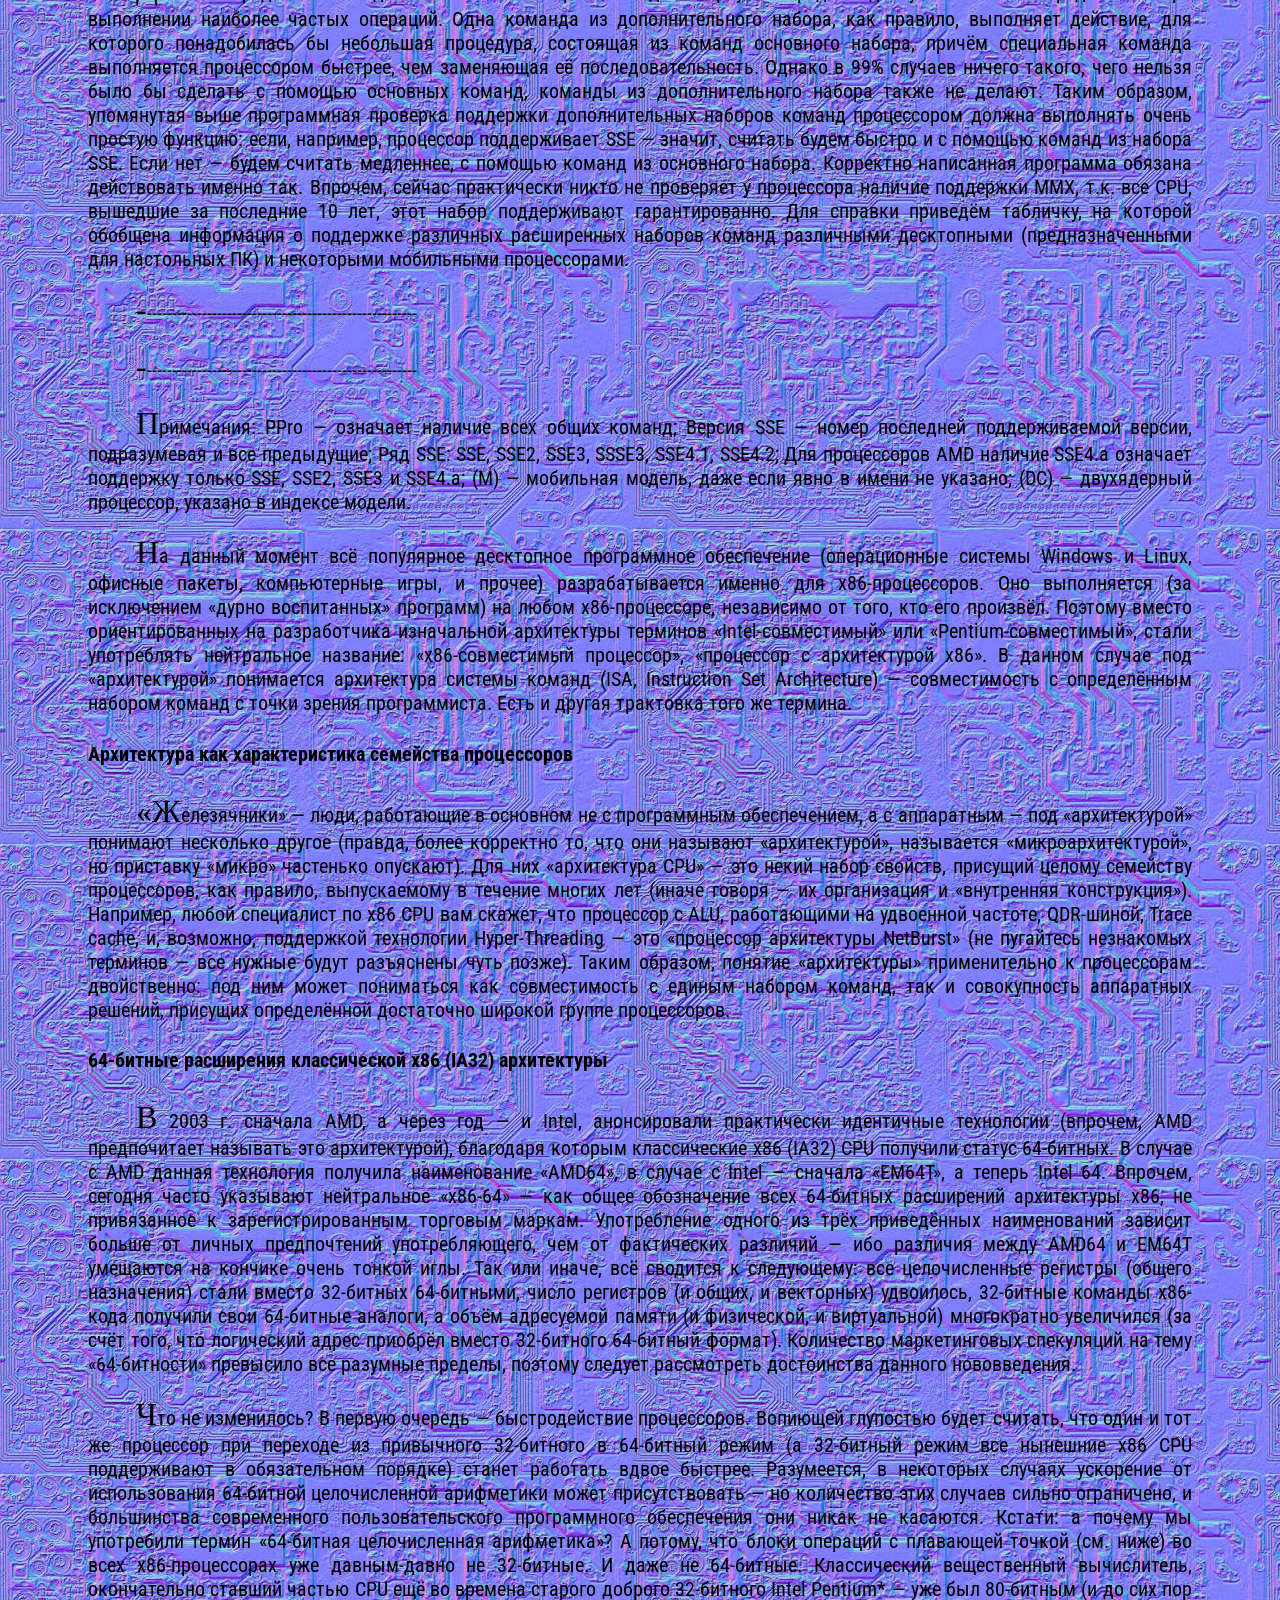
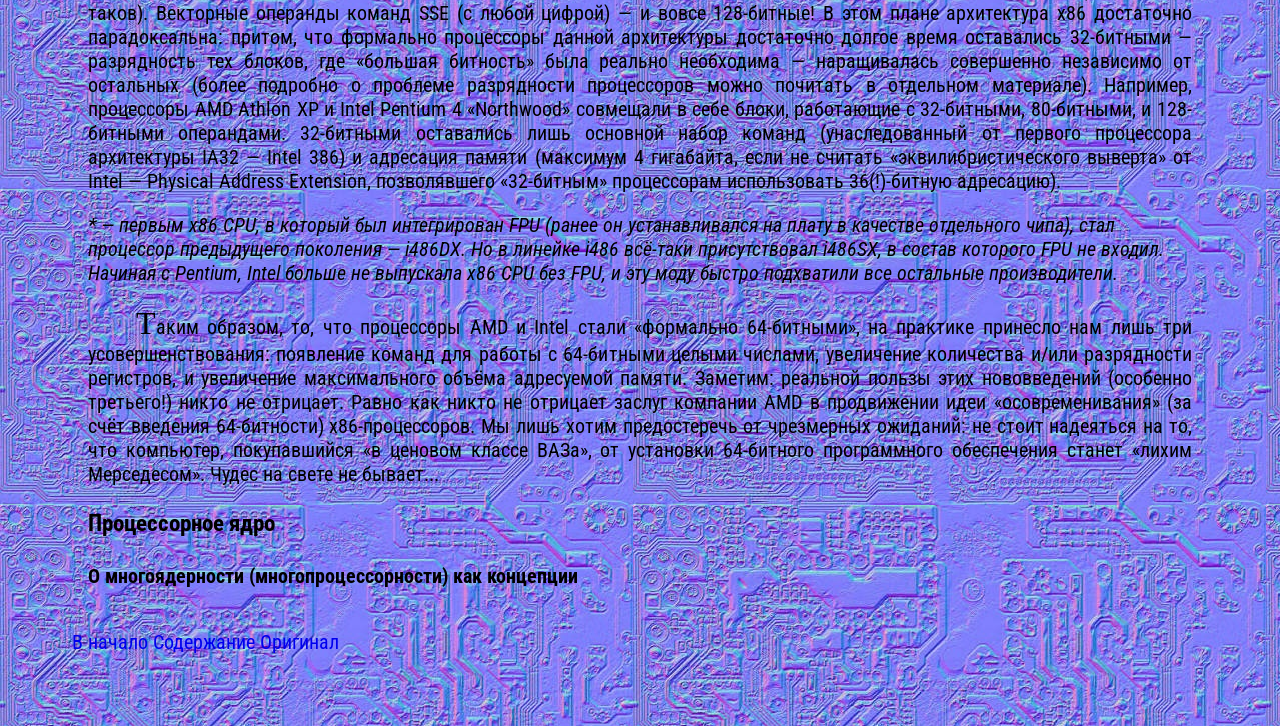
==== commit cea7d19f: "Background in progress" ====
--- a/01-CPU/CPU.html
+++ b/01-CPU/CPU.html
@@ -21,7 +21,7 @@
 
     <p>    Ну и традиционное предупреждение: если иное не указано явно, то  слово «процессор» в данном материале обозначает «x86(-64) процессор, предназначенный для установки в десктопы или (намного реже) мобильные компьютеры». Серверные процессоры, специализированные процессоры с архитектурой x86, всевозможные embedded-варианты — всё это в рамках статьи не рассматривается.</p>
 
-    <h2 id="table-of-contents"> Оглавление</h2>
+    <h2 id="table-of-contents"> <span>Оглавление</span></h2>
 
     <ol>
         <li><a href="#intro">Введение</a>
@@ -47,102 +47,112 @@
         <li><a href="#cpu-core">Процессорное ядро</a></li>
     </ol>
 
-    <h2 id="intro">Введение</h2>
-    <h3 id="general-structure-of-a-computer">Общее устройство вычислительной машины</h3>
-    <p>Любой компьютер как универсальный инструмент для работы с информацией устроен очень просто. Все его части можно разделить на 3 вида: устройства обработки, хранения и обмена (ввода-вывода), причём последние могут осуществлять обмен данными как между компьютером и человеком, так и между другими компьютерами. С информационной точки зрения больше ничего там нет, хотя учитывая, что компьютер — устройство электрическое, ему нужен источник питания, кабели и т.п., но это общая часть всей электроники. При этом каждый элемент сам делится на компоненты вышеперечисленных трёх видов. Например, процессор относится к устройствам обработки, но внутри себя имеет блоки собственно вычислений, локальной памяти и обмена. Большая часть пока ещё непонятных терминов именует конкретные детали процессора или методы их взаимодействий.</p>
+    <h2 id="intro"><span>Введение</span></h2>
+    <div>
+        <h3 id="general-structure-of-a-computer">Общее устройство вычислительной машины</h3>
+        <p>Любой компьютер как универсальный инструмент для работы с информацией устроен очень просто. Все его части можно разделить на 3 вида: устройства обработки, хранения и обмена (ввода-вывода), причём последние могут осуществлять обмен данными как между компьютером и человеком, так и между другими компьютерами. С информационной точки зрения больше ничего там нет, хотя учитывая, что компьютер — устройство электрическое, ему нужен источник питания, кабели и т.п., но это общая часть всей электроники. При этом каждый элемент сам делится на компоненты вышеперечисленных трёх видов. Например, процессор относится к устройствам обработки, но внутри себя имеет блоки собственно вычислений, локальной памяти и обмена. Большая часть пока ещё непонятных терминов именует конкретные детали процессора или методы их взаимодействий.</p>
 
-    <h3 id="code-and-data">Код и данные: основной принцип работы процессора</h3>
-    <p> Если не пытаться изложить здесь «кратенько» курс информатики для средней школы, то единственное что хотелось бы напомнить — это то, что процессор (за редкими исключениями) исполняет не программы, написанные на каком-нибудь языке программирования (один из которых, вы, возможно, даже знаете), а так называемый машинный код. Т.е. командами для него являются последовательности байтов, находящихся в памяти компьютера, не имеющие ничего общего не только с каким-то человеческим языком, но и с языком программирования высокого уровня. Каждая команда занимает до нескольких байт, в среднем — 3-5. Там же, в основной памяти (ОЗУ, RAM) находятся и данные. Они могут находиться в отдельной области, а могут и быть перемешаны с кодом. Различие между кодом и данными состоит в том, что данные — это то, над чем процессор производит операции. А код — это команды, которые ему сообщают, какую именно операцию он должен произвести. Одновременно в памяти располагаются множество программ, необходимых им данных и некоторое свободное место.</p>
+        <h3 id="code-and-data">Код и данные: основной принцип работы процессора</h3>
+        <p> Если не пытаться изложить здесь «кратенько» курс информатики для средней школы, то единственное что хотелось бы напомнить — это то, что процессор (за редкими исключениями) исполняет не программы, написанные на каком-нибудь языке программирования (один из которых, вы, возможно, даже знаете), а так называемый машинный код. Т.е. командами для него являются последовательности байтов, находящихся в памяти компьютера, не имеющие ничего общего не только с каким-то человеческим языком, но и с языком программирования высокого уровня. Каждая команда занимает до нескольких байт, в среднем — 3-5. Там же, в основной памяти (ОЗУ, RAM) находятся и данные. Они могут находиться в отдельной области, а могут и быть перемешаны с кодом. Различие между кодом и данными состоит в том, что данные — это то, над чем процессор производит операции. А код — это команды, которые ему сообщают, какую именно операцию он должен произвести. Одновременно в памяти располагаются множество программ, необходимых им данных и некоторое свободное место.</p>
 
 
-    <figure>
-    <img src="img/von-neumann.png" alt="Von Neumann Computer" title="Архитектура Фон-Неймана">
-    <figcaption>
-        Блок-схема «машины фон Неймана»,
-        на принципах которой построены все x86-процессоры
-    </figcaption>
-    </figure>
+        <figure>
+            <a href="img/von-neumann,png">
+                <img src="img/von-neumann.png" alt="Von Neumann Computer" title="Архитектура Фон-Неймана">
+            </a>
+            <figcaption>
+                Блок-схема «машины фон Неймана»,
+                на принципах которой построены все x86-процессоры
+            </figcaption>
+        </figure>
 
 
-    <p>Чтобы исполнить команду, процессор должен прочитать её из памяти. Чтобы произвести операцию над данными (а этого требует почти каждая команда), процессор должен прочитать их из памяти, и, возможно, после произведения над ними определённого действия, записать их обратно в память в обновлённом (изменённом) виде. Команды и данные идентифицируются их адресом, который представляет собой порядковый номер байта в памяти, с которого эти данные начинаются (если они занимают несколько байт).</p>
+        <p>Чтобы исполнить команду, процессор должен прочитать её из памяти. Чтобы произвести операцию над данными (а этого требует почти каждая команда), процессор должен прочитать их из памяти, и, возможно, после произведения над ними определённого действия, записать их обратно в память в обновлённом (изменённом) виде. Команды и данные идентифицируются их адресом, который представляет собой порядковый номер байта в памяти, с которого эти данные начинаются (если они занимают несколько байт).</p>
+    </div>
 
-    <h2 id="cpu-ram-interaction">Общие принципы взаимодействия процессора и ОЗУ</h2>
-    <p> Возможно, кого-то удивит, что достаточно большой раздел в «Дайджесте», посвящённом x86 CPU, выделен под объяснение особенностей функционирования памяти в современных системах, основанных на данном типе процессоров. Однако факты — упрямая вещь: сами x86-процессоры ныне содержат так много блоков, отвечающих именно за оптимизацию их работы с ОЗУ, что игнорировать эту тесную связь было бы совершенно нелепо. Можно сказать даже так: уж, коль решения, связанные с оптимизацией работы с памятью, стали неотъемлемой частью самих процессоров — то и саму память можно рассматривать в качестве некоего «придатка», функционирование которого оказывает непосредственное влияние на скорость работы CPU. Без понимания особенностей взаимодействия процессора с памятью, невозможно понять, за счёт чего тот или иной процессор (та или иная система) исполняет программы медленнее или быстрее.</p>
+    <h2 id="cpu-ram-interaction"><span>Общие принципы взаимодействия процессора и ОЗУ</span></h2>
+    <div>
+        <p> Возможно, кого-то удивит, что достаточно большой раздел в «Дайджесте», посвящённом x86 CPU, выделен под объяснение особенностей функционирования памяти в современных системах, основанных на данном типе процессоров. Однако факты — упрямая вещь: сами x86-процессоры ныне содержат так много блоков, отвечающих именно за оптимизацию их работы с ОЗУ, что игнорировать эту тесную связь было бы совершенно нелепо. Можно сказать даже так: уж, коль решения, связанные с оптимизацией работы с памятью, стали неотъемлемой частью самих процессоров — то и саму память можно рассматривать в качестве некоего «придатка», функционирование которого оказывает непосредственное влияние на скорость работы CPU. Без понимания особенностей взаимодействия процессора с памятью, невозможно понять, за счёт чего тот или иной процессор (та или иная система) исполняет программы медленнее или быстрее.</p>
 
-    <h3 id="memory-controller"> Контроллер памяти</h3>
-    <p>Итак, ранее выше мы уже говорили о том, что как команды, так и данные, попадают в процессор из оперативной памяти. На самом деле всё немного сложнее. Ещё недавно в большинстве x86-систем (т.е. компьютеров на базе x86-процессоров), процессор к памяти обращаться сам не мог, т.к. не имел в своём составе соответствующих узлов. Некоторые не самые новые, но ещё популярные линейки процессоров (Intel Core 2, Celeron и Pentium всех видов) используют такую классическую организацию и сейчас. В этой схеме процессор обращается к «промежуточному» специализированному устройству, называемому контроллером памяти, а уже тот, в свою очередь — к микросхемам ОЗУ, размещенным на модулях памяти. Модули вы наверняка видели — это такие длинные узкие текстолитовые «планочки» (фактически — небольшие платы) с несколькими микросхемами на них, вставляемые в специальные разъёмы на системной плате. Роль контроллера ОЗУ, таким образом, проста: он служит своего рода «мостом» между памятью и использующими её устройствами (а это не только процессор, но об этом — чуть позже).</p>
-    
-    <figure>
-    <img src="https://media.ixbt.site/opti/https://www.ixbt.com/cpu/images/cpu-digest-2009/ext-vs-int.png" alr="Memory controllers" title="Типы контроллеров памяти" />
-    <figcaption>
-        x86-система с внешним контроллером памяти (слева)
-        и с контроллером памяти, встроенным в процессор (справа)
-    </figcaption>
-    </figure>
+        <h3 id="memory-controller"> Контроллер памяти</h3>
+        <p>Итак, ранее выше мы уже говорили о том, что как команды, так и данные, попадают в процессор из оперативной памяти. На самом деле всё немного сложнее. Ещё недавно в большинстве x86-систем (т.е. компьютеров на базе x86-процессоров), процессор к памяти обращаться сам не мог, т.к. не имел в своём составе соответствующих узлов. Некоторые не самые новые, но ещё популярные линейки процессоров (Intel Core 2, Celeron и Pentium всех видов) используют такую классическую организацию и сейчас. В этой схеме процессор обращается к «промежуточному» специализированному устройству, называемому контроллером памяти, а уже тот, в свою очередь — к микросхемам ОЗУ, размещенным на модулях памяти. Модули вы наверняка видели — это такие длинные узкие текстолитовые «планочки» (фактически — небольшие платы) с несколькими микросхемами на них, вставляемые в специальные разъёмы на системной плате. Роль контроллера ОЗУ, таким образом, проста: он служит своего рода «мостом» между памятью и использующими её устройствами (а это не только процессор, но об этом — чуть позже).</p>
 
-    <p> В традиционной схеме, контроллер памяти входит в состав чипсета — набора микросхем, являющегося основой системной платы. От быстродействия контроллера во многом зависит скорость обмена данными между процессором и памятью, это один из важнейших компонентов, влияющих на общую производительность компьютера. По «новой» схеме (к ней относятся процессоры Intel Core с буквой «i», и все ныне выпускаемые CPU AMD), контроллер памяти входит в состав самого процессора — теперь никаких посредников между памятью и процессором нет, так что общаться им оказывается проще и быстрее. Однако многочисленным устройствам ввода-вывода жизнь несколько усложнилась — им путь до памяти стал на один шаг длиннее, т.к. чипсет никуда не исчез (а лишь лишился контроллера памяти), и теперь обращаться к памяти требуется через процессор, отвлекая его от выполнения программ. Тем не менее, новая схема является прогрессивной, потому что процессору важнее всего получить доступ к памяти как можно быстрее, даже ценой некоторого усложнения доступа для других устройств — именно он является главным потребителем и производителем той информации, которая записана в памяти</p>.
+        <figure>
+            <img src="https://media.ixbt.site/opti/https://www.ixbt.com/cpu/images/cpu-digest-2009/ext-vs-int.png" alr="Memory controllers" title="Типы контроллеров памяти" />
+            <figcaption>
+                x86-система с внешним контроллером памяти (слева)
+                и с контроллером памяти, встроенным в процессор (справа)
+            </figcaption>
+        </figure>
 
-    <h3 id="fsb"> Процессорная шина</h3>
-    <p> Любой процессор обязательно оснащён как минимум одной процессорной шиной, которую в среде x86 CPU иногда по старинке называют FSB (Front Side Bus), хотя современные процессоры имеют для неё разные названия (QPI для Intel и HyperTransport для AMD). В многопроцессорных платах таких шин несколько, и связаны они с другими процессорами и чипсетом. В домашних компьютерах, где процессор, как правило, один, шина у него единственная (не считая шины памяти, если в процессор встроен её контроллер) и связывает его с чипсетом, а через него — со всеми остальными устройствами.</p>
+        <p> В традиционной схеме, контроллер памяти входит в состав чипсета — набора микросхем, являющегося основой системной платы. От быстродействия контроллера во многом зависит скорость обмена данными между процессором и памятью, это один из важнейших компонентов, влияющих на общую производительность компьютера. По «новой» схеме (к ней относятся процессоры Intel Core с буквой «i», и все ныне выпускаемые CPU AMD), контроллер памяти входит в состав самого процессора — теперь никаких посредников между памятью и процессором нет, так что общаться им оказывается проще и быстрее. Однако многочисленным устройствам ввода-вывода жизнь несколько усложнилась — им путь до памяти стал на один шаг длиннее, т.к. чипсет никуда не исчез (а лишь лишился контроллера памяти), и теперь обращаться к памяти требуется через процессор, отвлекая его от выполнения программ. Тем не менее, новая схема является прогрессивной, потому что процессору важнее всего получить доступ к памяти как можно быстрее, даже ценой некоторого усложнения доступа для других устройств — именно он является главным потребителем и производителем той информации, которая записана в памяти</p>.
 
-    <h3 id="ram">Оперативная память</h3>
-    <h4 id="ram-bus-capacity">Разрядность шины памяти, N-канальные контроллеры памяти</h4>
-    <p>На сегодняшний день вся память, используемая в современных десктопных x86-системах, имеет шину шириной 64 бита. Это означает, что за один такт по данной шине одновременно может быть передано количество информации, кратное 8 байтам (8 байт для SDR-шин, 16 байт для DDR-шин). Особняком стоит только память типа RDRAM, применявшаяся в системах на базе процессоров Intel Pentium 4 на заре становления архитектуры NetBurst, но сейчас это направление признано тупиковым для x86-ПК (к слову — руку к этому приложила всё та же компания Intel, которая в своё время активно пропагандировала данный тип памяти). Некоторую неразбериху вносят лишь многоканальные контроллеры, обеспечивающие одновременную работу с несколькими отдельными друг от друга 64-битными шинами. Применительно к 2-канальным котроллерам некоторые производители заявляют о «128-битности». Однако арифметика на уровне 1-го класса в данном случае работает с оговоркой: 2x64 равно 128 только когда все каналы работают одновременно. Т.е. N-канальный контроллер памяти теоретически может увеличить скорость работы с данными в N раз, но при этом ширина каждой шины памяти во всех современных контроллерах, применяемых в x86-системах по-прежнему равна 64 битам. На данный момент времени, одноканальный контроллер памяти можно смело назвать анахронизмом: все современные x86-системы оснащены как минимум 2-канальными контроллерами памяти, а некоторые — даже 3-канальными.</p>
+        <h3 id="fsb"> Процессорная шина</h3>
+        <p> Любой процессор обязательно оснащён как минимум одной процессорной шиной, которую в среде x86 CPU иногда по старинке называют FSB (Front Side Bus), хотя современные процессоры имеют для неё разные названия (QPI для Intel и HyperTransport для AMD). В многопроцессорных платах таких шин несколько, и связаны они с другими процессорами и чипсетом. В домашних компьютерах, где процессор, как правило, один, шина у него единственная (не считая шины памяти, если в процессор встроен её контроллер) и связывает его с чипсетом, а через него — со всеми остальными устройствами.</p>
 
-    <h4 id="ram-speed">Скорость чтения и записи</h4>
-    <p>Скорость чтения и записи информации в память теоретически ограничивается исключительно пропускной способностью самой памяти. Так, например, двухканальный контроллер памяти стандарта DDR2-800 теоретически способен обеспечить скорость чтения и записи информации, равную 8 байт (ширина шины) * 2 (количество каналов) * 2 (протокол DDR, обеспечивающий передачу 2 пакетов данных за 1 такт) * 400'000'000 (фактическая частота работы шины памяти равная 400 МГц, т.е. 400 млн. тактов в секунду). Упомянем, что полученное произведение измеряется не в МБ/с (ГБ/с), а млн. (млрд.) байт/с, что несколько меньше честных двоичных «мега-» и «гига-». Даже с учётом этого, значения, получаемые в результате практических тестов, как правило, чуть ниже теоретических: сказывается «неидеальность» конструкции контроллера памяти, плюс накладки (задержки), вызванные работой подсистемы кэширования самого процессора (см. ниже раздел про процессорный кэш). Однако основной «подвох» содержится даже не в накладках, а в том, что скорость «линейного» чтения или записи является вовсе не единственной характеристикой, влияющей на фактическую скорость работы процессора с ОЗУ. Необходимо кроме линейной скорости считывания или записи учитывать ещё и такую характеристику, как латентность.</p>
+        <h3 id="ram">Оперативная память</h3>
+        <h4 id="ram-bus-capacity">Разрядность шины памяти, N-канальные контроллеры памяти</h4>
+        <p>На сегодняшний день вся память, используемая в современных десктопных x86-системах, имеет шину шириной 64 бита. Это означает, что за один такт по данной шине одновременно может быть передано количество информации, кратное 8 байтам (8 байт для SDR-шин, 16 байт для DDR-шин). Особняком стоит только память типа RDRAM, применявшаяся в системах на базе процессоров Intel Pentium 4 на заре становления архитектуры NetBurst, но сейчас это направление признано тупиковым для x86-ПК (к слову — руку к этому приложила всё та же компания Intel, которая в своё время активно пропагандировала данный тип памяти). Некоторую неразбериху вносят лишь многоканальные контроллеры, обеспечивающие одновременную работу с несколькими отдельными друг от друга 64-битными шинами. Применительно к 2-канальным котроллерам некоторые производители заявляют о «128-битности». Однако арифметика на уровне 1-го класса в данном случае работает с оговоркой: 2x64 равно 128 только когда все каналы работают одновременно. Т.е. N-канальный контроллер памяти теоретически может увеличить скорость работы с данными в N раз, но при этом ширина каждой шины памяти во всех современных контроллерах, применяемых в x86-системах по-прежнему равна 64 битам. На данный момент времени, одноканальный контроллер памяти можно смело назвать анахронизмом: все современные x86-системы оснащены как минимум 2-канальными контроллерами памяти, а некоторые — даже 3-канальными.</p>
 
-    <h4 id="latency">Латентность</h4>
-    <p>  Латентность (она же — задержка) является не менее важной характеристикой с точки зрения быстродействия подсистемы памяти, чем скорость «прокачки данных». Большая скорость обмена данными хороша тогда, когда их размер относительно велик, но если нам требуется «понемногу с разных адресов» — то на первый план выходит именно латентность. Что это такое? В общем случае — время, которое требуется для того, чтобы начать считывать информацию с определённого адреса. И действительно: с момента, когда процессор посылает контроллеру памяти команду на считывание (запись), и до момента, когда эта операция осуществляется, проходит определённое время. Причём оно вовсе не равно времени, которое требуется на пересылку данных. Приняв команду на чтение или запись от процессора, контроллер памяти «указывает» ей, с каким адресом он желает работать. Доступ к любому произвольно взятому адресу не может быть осуществлён мгновенно. Возникает задержка: адрес указан, но память не готова предоставить к нему доступ, особенно если он указывает на слишком далёкое от предыдущей операции место (по разнице адресов). В общем случае, эту задержку и принято называть латентностью. У разных типов памяти она разная. Так, например, память типа DDR3 имеет в среднем большие задержки, чем DDR2 (при одинаковой частоте передачи данных). В результате, если данные в программе расположены «хаотично» и «небольшими кусками», либо метод считывания или записи совсем не последовательный, то скорость обмена становится намного менее важной, чем скорость доступа к «началу куска», т.к. задержки при переходе на очередной адрес влияют на быстродействие системы намного сильнее, чем скорость считывания или записи.</p>
+        <h4 id="ram-speed">Скорость чтения и записи</h4>
+        <p>Скорость чтения и записи информации в память теоретически ограничивается исключительно пропускной способностью самой памяти. Так, например, двухканальный контроллер памяти стандарта DDR2-800 теоретически способен обеспечить скорость чтения и записи информации, равную 8 байт (ширина шины) * 2 (количество каналов) * 2 (протокол DDR, обеспечивающий передачу 2 пакетов данных за 1 такт) * 400'000'000 (фактическая частота работы шины памяти равная 400 МГц, т.е. 400 млн. тактов в секунду). Упомянем, что полученное произведение измеряется не в МБ/с (ГБ/с), а млн. (млрд.) байт/с, что несколько меньше честных двоичных «мега-» и «гига-». Даже с учётом этого, значения, получаемые в результате практических тестов, как правило, чуть ниже теоретических: сказывается «неидеальность» конструкции контроллера памяти, плюс накладки (задержки), вызванные работой подсистемы кэширования самого процессора (см. ниже раздел про процессорный кэш). Однако основной «подвох» содержится даже не в накладках, а в том, что скорость «линейного» чтения или записи является вовсе не единственной характеристикой, влияющей на фактическую скорость работы процессора с ОЗУ. Необходимо кроме линейной скорости считывания или записи учитывать ещё и такую характеристику, как латентность.</p>
 
-    <p>«Соревнование» между скоростью чтения (записи) и латентностью — одна из основных головных болей разработчиков современных систем: к сожалению, рост скорости чтения (записи) почти всегда приводит к увеличению латентности. Так, например, память типа DDR обладает в среднем лучшей (меньшей) латентностью, чем DDR2. В свою очередь, у DDR3 латентность ещё выше (то есть хуже), чем у DDR2. Правда, здесь следует хорошо понимать, каким образом следует правильно сравнивать латентность. Если вы интересовались данным вопросом, вам наверняка хорошо знакома строчка вида «4-4-4-12», обозначающая как раз величину задержек при выполнении некоторых операций. Задержки в данном случае указаны в тактах частоты, на которой работает память. В то же время, если нас интересует латентность как единица измерения скорости, то считать её нужно не в тактах, а в секундах. Именно на этом часто «прокалываются» не очень хорошо разбирающиеся в вопросе пользователи, не понимающие, почему латентность, к примеру, в 6 тактов, может быть меньше, чем латентность в 4 такта. А всё очень просто: например, если модуль памяти с латентностью в 6 тактов, работает на частоте 800 МГц, а модуль памяти с латентностью 4 — на частоте 400 МГц — то совершенно очевидно, что 6 тактов на частоте 800 МГц займут меньше времени, чем 4 на частоте 400.</p>
+        <h4 id="latency">Латентность</h4>
+        <p>  Латентность (она же — задержка) является не менее важной характеристикой с точки зрения быстродействия подсистемы памяти, чем скорость «прокачки данных». Большая скорость обмена данными хороша тогда, когда их размер относительно велик, но если нам требуется «понемногу с разных адресов» — то на первый план выходит именно латентность. Что это такое? В общем случае — время, которое требуется для того, чтобы начать считывать информацию с определённого адреса. И действительно: с момента, когда процессор посылает контроллеру памяти команду на считывание (запись), и до момента, когда эта операция осуществляется, проходит определённое время. Причём оно вовсе не равно времени, которое требуется на пересылку данных. Приняв команду на чтение или запись от процессора, контроллер памяти «указывает» ей, с каким адресом он желает работать. Доступ к любому произвольно взятому адресу не может быть осуществлён мгновенно. Возникает задержка: адрес указан, но память не готова предоставить к нему доступ, особенно если он указывает на слишком далёкое от предыдущей операции место (по разнице адресов). В общем случае, эту задержку и принято называть латентностью. У разных типов памяти она разная. Так, например, память типа DDR3 имеет в среднем большие задержки, чем DDR2 (при одинаковой частоте передачи данных). В результате, если данные в программе расположены «хаотично» и «небольшими кусками», либо метод считывания или записи совсем не последовательный, то скорость обмена становится намного менее важной, чем скорость доступа к «началу куска», т.к. задержки при переходе на очередной адрес влияют на быстродействие системы намного сильнее, чем скорость считывания или записи.</p>
 
-    <p> Также следует понимать, что «общая» латентность подсистемы памяти зависит не только от неё самой, но и от контроллера памяти и места его расположения — все эти факторы тоже влияют на задержку. Именно поэтому компания AMD в процессе разработки архитектуры AMD64 решила «одним махом» решить проблему высокой латентности, интегрировав контроллер прямо в процессор — чтобы максимально «сократить дистанцию» между процессорным ядром и модулями ОЗУ. Затея удалась, но с подвохом: теперь система на базе процессора AMD может работать только с той памятью, на которую рассчитан контроллер процессора. Наверное, поэтому компания Intel долго не решалась на такой кардинальный шаг, предпочитая действовать традиционными методами: усовершенствуя контроллер памяти в чипсете и механизм предзагрузки в процессоре (про него см. ниже) — пока всё-таки не согласилась, что идея AMD выгодней.</p>
+        <p>«Соревнование» между скоростью чтения (записи) и латентностью — одна из основных головных болей разработчиков современных систем: к сожалению, рост скорости чтения (записи) почти всегда приводит к увеличению латентности. Так, например, память типа DDR обладает в среднем лучшей (меньшей) латентностью, чем DDR2. В свою очередь, у DDR3 латентность ещё выше (то есть хуже), чем у DDR2. Правда, здесь следует хорошо понимать, каким образом следует правильно сравнивать латентность. Если вы интересовались данным вопросом, вам наверняка хорошо знакома строчка вида «4-4-4-12», обозначающая как раз величину задержек при выполнении некоторых операций. Задержки в данном случае указаны в тактах частоты, на которой работает память. В то же время, если нас интересует латентность как единица измерения скорости, то считать её нужно не в тактах, а в секундах. Именно на этом часто «прокалываются» не очень хорошо разбирающиеся в вопросе пользователи, не понимающие, почему латентность, к примеру, в 6 тактов, может быть меньше, чем латентность в 4 такта. А всё очень просто: например, если модуль памяти с латентностью в 6 тактов, работает на частоте 800 МГц, а модуль памяти с латентностью 4 — на частоте 400 МГц — то совершенно очевидно, что 6 тактов на частоте 800 МГц займут меньше времени, чем 4 на частоте 400.</p>
 
-    <p> В завершение заметим, что понятия «скорость чтения / записи» и «латентность», в общем случае, применимы к любому типу памяти — в том числе не только к классическому ОЗУ (SDR, Rambus, DDR, DDR2, DDR3, …), но и к кэшу (см. ниже).</p>
+        <p> Также следует понимать, что «общая» латентность подсистемы памяти зависит не только от неё самой, но и от контроллера памяти и места его расположения — все эти факторы тоже влияют на задержку. Именно поэтому компания AMD в процессе разработки архитектуры AMD64 решила «одним махом» решить проблему высокой латентности, интегрировав контроллер прямо в процессор — чтобы максимально «сократить дистанцию» между процессорным ядром и модулями ОЗУ. Затея удалась, но с подвохом: теперь система на базе процессора AMD может работать только с той памятью, на которую рассчитан контроллер процессора. Наверное, поэтому компания Intel долго не решалась на такой кардинальный шаг, предпочитая действовать традиционными методами: усовершенствуя контроллер памяти в чипсете и механизм предзагрузки в процессоре (про него см. ниже) — пока всё-таки не согласилась, что идея AMD выгодней.</p>
 
-    <h2 id="cpu-general-information">Процессор: сведения общего характера</h2>
-    <h3 id="cpu-architecture">    Понятие архитектуры</h3>
-    <h4 id="cpu-code-compatability">Архитектура как совместимость с кодом</h4>
-    <p> Наверняка вы часто встречались с термином «x86», или «Intel-совместимый процессор» (или «IBM PC compatible» — но это уже по отношению к компьютеру). Иногда также встречается термин «Pentium-совместимый» (почему именно Pentium — вы поймете сами чуть позже). Что скрывается за всеми этими названиями? На данный момент наиболее корректно с точки зрения авторов выглядит следующая простая формулировка: современный x86-процессор — это процессор, способный корректно исполнять машинный код архитектуры x86-64 (архитектура 32-битных процессоров Intel, дополненная 64-битными расширениями от AMD). В первом приближении современный x86 — это код, исполняемый процессором i80386 (известным в народе как «386-й»), окончательно же основной набор команд 32-битной архитектуры IA32 сформировался с выходом процессора Intel Pentium Pro (с очень незначительным дополнениями в следующих процессорах). Что означает «основной набор» и какие есть еще? Для начала ответим на первую часть. «Основной» в данном случае означает то, что с помощью исключительно этого набора команд может быть написана любая программа для процессора архитектуры x86.</p>
+        <p> В завершение заметим, что понятия «скорость чтения / записи» и «латентность», в общем случае, применимы к любому типу памяти — в том числе не только к классическому ОЗУ (SDR, Rambus, DDR, DDR2, DDR3, …), но и к кэшу (см. ниже).</p>
+    </div>
 
-    <p>Кроме того, у архитектуры IA32 существуют «официальные» расширения (дополнительные наборы команд) от разработчика самой архитектуры, компании Intel: MMX, многочисленные SSE (вплоть до 4.2) и AVX. Также существуют «неофициальные» (не от Intel) расширенные наборы команд: EMMX, 3DNow!, Extended 3DNow!, SSE4.a и XOP — их разработала компания AMD. Впрочем, «официальность» и «неофициальность» в данном случае понятие относительное — де-факто всё сводится к тому, что некоторые расширения набора команд Intel как разработчик изначального набора признаёт, а некоторые — нет, разработчики же программного обеспечения используют то, что им лучше всего подходит. В отношении расширенных наборов команд существует правило хорошего тона: прежде чем их использовать, программа должна проверить, поддерживает ли их процессор. Иногда отступления от этого правила встречаются (и могут приводить к неправильному функционированию программ), но объективно это является проблемой некорректно написанной программы, а не процессора.</p>
+    <h2 id="cpu-general-information"><span>Процессор: сведения общего характера</span></h2>
+    <div>
+        <h3 id="cpu-architecture">    Понятие архитектуры</h3>
+        <h4 id="cpu-code-compatability">Архитектура как совместимость с кодом</h4>
+        <p> Наверняка вы часто встречались с термином «x86», или «Intel-совместимый процессор» (или «IBM PC compatible» — но это уже по отношению к компьютеру). Иногда также встречается термин «Pentium-совместимый» (почему именно Pentium — вы поймете сами чуть позже). Что скрывается за всеми этими названиями? На данный момент наиболее корректно с точки зрения авторов выглядит следующая простая формулировка: современный x86-процессор — это процессор, способный корректно исполнять машинный код архитектуры x86-64 (архитектура 32-битных процессоров Intel, дополненная 64-битными расширениями от AMD). В первом приближении современный x86 — это код, исполняемый процессором i80386 (известным в народе как «386-й»), окончательно же основной набор команд 32-битной архитектуры IA32 сформировался с выходом процессора Intel Pentium Pro (с очень незначительным дополнениями в следующих процессорах). Что означает «основной набор» и какие есть еще? Для начала ответим на первую часть. «Основной» в данном случае означает то, что с помощью исключительно этого набора команд может быть написана любая программа для процессора архитектуры x86.</p>
 
-    <p>Для чего предназначены дополнительные наборы команд? В первую очередь — для увеличения быстродействия при выполнении наиболее частых операций. Одна команда из дополнительного набора, как правило, выполняет действие, для которого понадобилась бы небольшая процедура, состоящая из команд основного набора, причём специальная команда выполняется процессором быстрее, чем заменяющая её последовательность. Однако в 99% случаев ничего такого, чего нельзя было бы сделать с помощью основных команд, команды из дополнительного набора также не делают. Таким образом, упомянутая выше программная проверка поддержки дополнительных наборов команд процессором должна выполнять очень простую функцию: если, например, процессор поддерживает SSE — значит, считать будем быстро и с помощью команд из набора SSE. Если нет — будем считать медленнее, с помощью команд из основного набора. Корректно написанная программа обязана действовать именно так. Впрочем, сейчас практически никто не проверяет у процессора наличие поддержки MMX, т.к. все CPU, вышедшие за последние 10 лет, этот набор поддерживают гарантированно. Для справки приведём табличку, на которой обобщена информация о поддержке различных расширенных наборов команд различными десктопными (предназначенными для настольных ПК) и некоторыми мобильными процессорами.</p>
+        <p>Кроме того, у архитектуры IA32 существуют «официальные» расширения (дополнительные наборы команд) от разработчика самой архитектуры, компании Intel: MMX, многочисленные SSE (вплоть до 4.2) и AVX. Также существуют «неофициальные» (не от Intel) расширенные наборы команд: EMMX, 3DNow!, Extended 3DNow!, SSE4.a и XOP — их разработала компания AMD. Впрочем, «официальность» и «неофициальность» в данном случае понятие относительное — де-факто всё сводится к тому, что некоторые расширения набора команд Intel как разработчик изначального набора признаёт, а некоторые — нет, разработчики же программного обеспечения используют то, что им лучше всего подходит. В отношении расширенных наборов команд существует правило хорошего тона: прежде чем их использовать, программа должна проверить, поддерживает ли их процессор. Иногда отступления от этого правила встречаются (и могут приводить к неправильному функционированию программ), но объективно это является проблемой некорректно написанной программы, а не процессора.</p>
 
-    <p>-------------------------------------------------------</p>
+        <p>Для чего предназначены дополнительные наборы команд? В первую очередь — для увеличения быстродействия при выполнении наиболее частых операций. Одна команда из дополнительного набора, как правило, выполняет действие, для которого понадобилась бы небольшая процедура, состоящая из команд основного набора, причём специальная команда выполняется процессором быстрее, чем заменяющая её последовательность. Однако в 99% случаев ничего такого, чего нельзя было бы сделать с помощью основных команд, команды из дополнительного набора также не делают. Таким образом, упомянутая выше программная проверка поддержки дополнительных наборов команд процессором должна выполнять очень простую функцию: если, например, процессор поддерживает SSE — значит, считать будем быстро и с помощью команд из набора SSE. Если нет — будем считать медленнее, с помощью команд из основного набора. Корректно написанная программа обязана действовать именно так. Впрочем, сейчас практически никто не проверяет у процессора наличие поддержки MMX, т.к. все CPU, вышедшие за последние 10 лет, этот набор поддерживают гарантированно. Для справки приведём табличку, на которой обобщена информация о поддержке различных расширенных наборов команд различными десктопными (предназначенными для настольных ПК) и некоторыми мобильными процессорами.</p>
 
-    <p>-------------------------------------------------------</p>
+        <p>-------------------------------------------------------</p>
 
-    <p>
-        Примечания:
-        PPro — означает наличие всех общих команд;
-        Версия SSE — номер последней поддерживаемой версии, подразумевая и все предыдущие;
-        Ряд SSE: SSE, SSE2, SSE3, SSSE3, SSE4.1, SSE4.2;
-        Для процессоров AMD наличие SSE4.a означает поддержку только SSE, SSE2, SSE3 и SSE4.a;
-        (M) — мобильная модель, даже если явно в имени не указано;
-        (DC) — двухядерный процессор, указано в индексе модели.
-    </p>
+        <p>-------------------------------------------------------</p>
 
-    <p>На данный момент всё популярное десктопное программное обеспечение (операционные системы Windows и Linux, офисные пакеты, компьютерные игры, и прочее) разрабатывается именно для x86-процессоров. Оно выполняется (за исключением «дурно воспитанных» программ) на любом x86-процессоре, независимо от того, кто его произвёл. Поэтому вместо ориентированных на разработчика изначальной архитектуры терминов «Intel-совместимый» или «Pentium-совместимый», стали употреблять нейтральное название: «x86-совместимый процессор», «процессор с архитектурой x86». В данном случае под «архитектурой» понимается архитектура системы команд (ISA, Instruction Set Architecture) — совместимость с определённым набором команд с точки зрения программиста. Есть и другая трактовка того же термина.</p>
+        <p>
+            Примечания:
+            PPro — означает наличие всех общих команд;
+            Версия SSE — номер последней поддерживаемой версии, подразумевая и все предыдущие;
+            Ряд SSE: SSE, SSE2, SSE3, SSSE3, SSE4.1, SSE4.2;
+            Для процессоров AMD наличие SSE4.a означает поддержку только SSE, SSE2, SSE3 и SSE4.a;
+            (M) — мобильная модель, даже если явно в имени не указано;
+            (DC) — двухядерный процессор, указано в индексе модели.
+        </p>
 
-    <h4 id="microarchitecture">Архитектура как характеристика семейства процессоров</h4>
-    <p>«Железячники» — люди, работающие в основном не с программным обеспечением, а с аппаратным — под «архитектурой» понимают несколько другое (правда, более корректно то, что они называют «архитектурой», называется «микроархитектурой», но приставку «микро» частенько опускают). Для них «архитектура CPU» — это некий набор свойств, присущий целому семейству процессоров, как правило, выпускаемому в течение многих лет (иначе говоря — их организация и «внутренняя конструкция»). Например, любой специалист по x86 CPU вам скажет, что процессор с ALU, работающими на удвоенной частоте, QDR-шиной, Trace cache, и, возможно, поддержкой технологии Hyper-Threading — это «процессор архитектуры NetBurst» (не пугайтесь незнакомых терминов — все нужные будут разъяснены чуть позже). Таким образом, понятие «архитектуры» применительно к процессорам двойственно: под ним может пониматься как совместимость с единым набором команд, так и совокупность аппаратных решений, присущих определённой достаточно широкой группе процессоров.</p>
+        <p>На данный момент всё популярное десктопное программное обеспечение (операционные системы Windows и Linux, офисные пакеты, компьютерные игры, и прочее) разрабатывается именно для x86-процессоров. Оно выполняется (за исключением «дурно воспитанных» программ) на любом x86-процессоре, независимо от того, кто его произвёл. Поэтому вместо ориентированных на разработчика изначальной архитектуры терминов «Intel-совместимый» или «Pentium-совместимый», стали употреблять нейтральное название: «x86-совместимый процессор», «процессор с архитектурой x86». В данном случае под «архитектурой» понимается архитектура системы команд (ISA, Instruction Set Architecture) — совместимость с определённым набором команд с точки зрения программиста. Есть и другая трактовка того же термина.</p>
 
-    <h4 id="x64-extencions"> 64-битные расширения классической x86 (IA32) архитектуры</h4>
-    <p>В 2003 г. сначала AMD, а через год — и Intel, анонсировали практически идентичные технологии (впрочем, AMD предпочитает называть это архитектурой), благодаря которым классические x86 (IA32) CPU получили статус 64-битных. В случае с AMD данная технология получила наименование «AMD64», в случае с Intel — сначала «EM64T», а теперь Intel 64. Впрочем, сегодня часто указывают нейтральное «x86-64» — как общее обозначение всех 64-битных расширений архитектуры x86, не привязанное к зарегистрированным торговым маркам. Употребление одного из трёх приведённых наименований зависит больше от личных предпочтений употребляющего, чем от фактических различий — ибо различия между AMD64 и EM64T умещаются на кончике очень тонкой иглы. Так или иначе, всё сводится к следующему: все целочисленные регистры (общего назначения) стали вместо 32-битных 64-битными, число регистров (и общих, и векторных) удвоилось, 32-битные команды x86-кода получили свои 64-битные аналоги, а объём адресуемой памяти (и физической, и виртуальной) многократно увеличился (за счёт того, что логический адрес приобрёл вместо 32-битного 64-битный формат). Количество маркетинговых спекуляций на тему «64-битности» превысило все разумные пределы, поэтому следует рассмотреть достоинства данного нововведения.</p>
+        <h4 id="microarchitecture">Архитектура как характеристика семейства процессоров</h4>
+        <p>«Железячники» — люди, работающие в основном не с программным обеспечением, а с аппаратным — под «архитектурой» понимают несколько другое (правда, более корректно то, что они называют «архитектурой», называется «микроархитектурой», но приставку «микро» частенько опускают). Для них «архитектура CPU» — это некий набор свойств, присущий целому семейству процессоров, как правило, выпускаемому в течение многих лет (иначе говоря — их организация и «внутренняя конструкция»). Например, любой специалист по x86 CPU вам скажет, что процессор с ALU, работающими на удвоенной частоте, QDR-шиной, Trace cache, и, возможно, поддержкой технологии Hyper-Threading — это «процессор архитектуры NetBurst» (не пугайтесь незнакомых терминов — все нужные будут разъяснены чуть позже). Таким образом, понятие «архитектуры» применительно к процессорам двойственно: под ним может пониматься как совместимость с единым набором команд, так и совокупность аппаратных решений, присущих определённой достаточно широкой группе процессоров.</p>
 
-    <p>Что не изменилось? В первую очередь — быстродействие процессоров. Вопиющей глупостью будет считать, что один и тот же процессор при переходе из привычного 32-битного в 64-битный режим (а 32-битный режим все нынешние x86 CPU поддерживают в обязательном порядке) станет работать вдвое быстрее. Разумеется, в некоторых случаях ускорение от использования 64-битной целочисленной арифметики может присутствовать — но количество этих случаев сильно ограничено, и большинства современного пользовательского программного обеспечения они никак не касаются. Кстати: а почему мы употребили термин «64-битная целочисленная арифметика»? А потому, что блоки операций с плавающей точкой (см. ниже) во всех x86-процессорах уже давным-давно не 32-битные. И даже не 64-битные. Классический вещественный вычислитель, окончательно ставший частью CPU ещё во времена старого доброго 32-битного Intel Pentium* — уже был 80-битным (и до сих пор таков). Векторные операнды команд SSE (с любой цифрой) — и вовсе 128-битные! В этом плане архитектура x86 достаточно парадоксальна: притом, что формально процессоры данной архитектуры достаточно долгое время оставались 32-битными — разрядность тех блоков, где «большая битность» была реально необходима — наращивалась совершенно независимо от остальных (более подробно о проблеме разрядности процессоров можно почитать в отдельном материале). Например, процессоры AMD Athlon XP и Intel Pentium 4 «Northwood» совмещали в себе блоки, работающие с 32-битными, 80-битными, и 128-битными операндами. 32-битными оставались лишь основной набор команд (унаследованный от первого процессора архитектуры IA32 — Intel 386) и адресация памяти (максимум 4 гигабайта, если не считать «эквилибристического выверта» от Intel — Physical Address Extension, позволявшего «32-битным» процессорам использовать 36(!)-битную адресацию).</p>
+        <h4 id="x64-extencions"> 64-битные расширения классической x86 (IA32) архитектуры</h4>
+        <p>В 2003 г. сначала AMD, а через год — и Intel, анонсировали практически идентичные технологии (впрочем, AMD предпочитает называть это архитектурой), благодаря которым классические x86 (IA32) CPU получили статус 64-битных. В случае с AMD данная технология получила наименование «AMD64», в случае с Intel — сначала «EM64T», а теперь Intel 64. Впрочем, сегодня часто указывают нейтральное «x86-64» — как общее обозначение всех 64-битных расширений архитектуры x86, не привязанное к зарегистрированным торговым маркам. Употребление одного из трёх приведённых наименований зависит больше от личных предпочтений употребляющего, чем от фактических различий — ибо различия между AMD64 и EM64T умещаются на кончике очень тонкой иглы. Так или иначе, всё сводится к следующему: все целочисленные регистры (общего назначения) стали вместо 32-битных 64-битными, число регистров (и общих, и векторных) удвоилось, 32-битные команды x86-кода получили свои 64-битные аналоги, а объём адресуемой памяти (и физической, и виртуальной) многократно увеличился (за счёт того, что логический адрес приобрёл вместо 32-битного 64-битный формат). Количество маркетинговых спекуляций на тему «64-битности» превысило все разумные пределы, поэтому следует рассмотреть достоинства данного нововведения.</p>
+
+        <p>Что не изменилось? В первую очередь — быстродействие процессоров. Вопиющей глупостью будет считать, что один и тот же процессор при переходе из привычного 32-битного в 64-битный режим (а 32-битный режим все нынешние x86 CPU поддерживают в обязательном порядке) станет работать вдвое быстрее. Разумеется, в некоторых случаях ускорение от использования 64-битной целочисленной арифметики может присутствовать — но количество этих случаев сильно ограничено, и большинства современного пользовательского программного обеспечения они никак не касаются. Кстати: а почему мы употребили термин «64-битная целочисленная арифметика»? А потому, что блоки операций с плавающей точкой (см. ниже) во всех x86-процессорах уже давным-давно не 32-битные. И даже не 64-битные. Классический вещественный вычислитель, окончательно ставший частью CPU ещё во времена старого доброго 32-битного Intel Pentium* — уже был 80-битным (и до сих пор таков). Векторные операнды команд SSE (с любой цифрой) — и вовсе 128-битные! В этом плане архитектура x86 достаточно парадоксальна: притом, что формально процессоры данной архитектуры достаточно долгое время оставались 32-битными — разрядность тех блоков, где «большая битность» была реально необходима — наращивалась совершенно независимо от остальных (более подробно о проблеме разрядности процессоров можно почитать в отдельном материале). Например, процессоры AMD Athlon XP и Intel Pentium 4 «Northwood» совмещали в себе блоки, работающие с 32-битными, 80-битными, и 128-битными операндами. 32-битными оставались лишь основной набор команд (унаследованный от первого процессора архитектуры IA32 — Intel 386) и адресация памяти (максимум 4 гигабайта, если не считать «эквилибристического выверта» от Intel — Physical Address Extension, позволявшего «32-битным» процессорам использовать 36(!)-битную адресацию).</p>
 
 
-    <cite>  * — первым x86 CPU, в который был интегрирован FPU (ранее он устанавливался на плату в качестве отдельного чипа), стал процессор предыдущего поколения — i486DX. Но в линейке i486 всё-таки присутствовал i486SX, в состав которого FPU не входил. Начиная с Pentium, Intel больше не выпускала x86 CPU без FPU, и эту моду быстро подхватили все остальные производители.</cite>
-    <p>Таким образом, то, что процессоры AMD и Intel стали «формально 64-битными», на практике принесло нам лишь три усовершенствования: появление команд для работы с 64-битными целыми числами, увеличение количества и/или разрядности регистров, и увеличение максимального объёма адресуемой памяти. Заметим: реальной пользы этих нововведений (особенно третьего!) никто не отрицает. Равно как никто не отрицает заслуг компании AMD в продвижении идеи «осовременивания» (за счёт введения 64-битности) x86-процессоров. Мы лишь хотим предостеречь от чрезмерных ожиданий: не стоит надеяться на то, что компьютер, покупавшийся «в ценовом классе ВАЗа», от установки 64-битного программного обеспечения станет «лихим Мерседесом». Чудес на свете не бывает...</p>
-    
+        <cite>  * — первым x86 CPU, в который был интегрирован FPU (ранее он устанавливался на плату в качестве отдельного чипа), стал процессор предыдущего поколения — i486DX. Но в линейке i486 всё-таки присутствовал i486SX, в состав которого FPU не входил. Начиная с Pentium, Intel больше не выпускала x86 CPU без FPU, и эту моду быстро подхватили все остальные производители.</cite>
+        <p>Таким образом, то, что процессоры AMD и Intel стали «формально 64-битными», на практике принесло нам лишь три усовершенствования: появление команд для работы с 64-битными целыми числами, увеличение количества и/или разрядности регистров, и увеличение максимального объёма адресуемой памяти. Заметим: реальной пользы этих нововведений (особенно третьего!) никто не отрицает. Равно как никто не отрицает заслуг компании AMD в продвижении идеи «осовременивания» (за счёт введения 64-битности) x86-процессоров. Мы лишь хотим предостеречь от чрезмерных ожиданий: не стоит надеяться на то, что компьютер, покупавшийся «в ценовом классе ВАЗа», от установки 64-битного программного обеспечения станет «лихим Мерседесом». Чудес на свете не бывает...</p>
 
-    <h3 id="cpu-core">    Процессорное ядро</h3>
-    <h4 id="multicore">    О многоядерности (многопроцессорности) как концепции</h4>
 
-    <a href="#">В начало</a> <a href="#table-of-contents">Содержание</a>
+        <h3 id="cpu-core">    Процессорное ядро</h3>
+        <h4 id="multicore">    О многоядерности (многопроцессорности) как концепции</h4>
+    </div>
+
+    <a href="#">В начало</a> 
+    <a href="#table-of-contents">Содержание</a>
+    <a href="https://www.ixbt.com/cpu/cpu-digest-2009.shtml?ysclid=mqy854o81n33579179" target="_blank">Оригинал</a>
 
 </body>
 </html>
--- a/01-CPU/CPU.css
+++ b/01-CPU/CPU.css
@@ -2,12 +2,21 @@
 body
 {
     font-family:'Roboto Condensed';
+    font-size:20px;
+    padding:5%;
+    background-image:url('img/pcb.jpg');
 }
 p
 {
     text-align:justify;
-    font-size:20px;
+    text-indent:48px;
 }
+p::first-letter
+{
+    font-size:32px;
+    font-family:'Segoe Script';
+}
+
 figure
 {
     text-align:center;
@@ -22,4 +31,111 @@
     a - Anchor
     id="name"
 
+*/
+a
+{
+text-decoration:none;
+}
+a:hover
+{
+    font-weight:800;
+    background-color:black;
+    color:white
+}
+a:active
+{
+    color:green
+}
+a:visited
+{
+    color:darkgreen;
+}
+:target
+{
+    background-color:limegreen;
+}
+:target::after
+{
+    background-color:palegreen;
+}
+:target ~ div
+{
+    border-radius:15px;
+    box-shadow: 0 0 25px 25px rgba(220,220, 220, 0.7);
+}
+div
+{
+    padding:16px;
+}
+
+/*
+div > p
+{
+стили буду применяться только к тем элементам p, которые непосредственно вложены в элемент div
+    -------------------------------------------------------
+    <div>
+        <p>Здесь стиль применяется</p>
+        <article>
+        <p>А здесь уже НЕ применятся посколько нет непосредственного вложения в div</p>
+        </article>
+        
+        
+    </div>
+    -------------------------------------------------------
+}
+*/
+
+/*
+div p
+{
+стили буду применяться только к тем элементам p, которые вложены в элемент div на любой уровень глубины 
+     -------------------------------------------------------
+    <div>
+        <p>Здесь стиль применяется</p>
+        <article>
+        <p>А здесь также применятся поскольку такое отношение применяет стили на любом уровне вложенности
+    </p>
+        </article>
+        
+        
+    </div>
+    -------------------------------------------------------
+}
+
+*/
+
+/*
+div + p
+{
+стили буду применяться только к тем элементам p, которые непосредственно следуют за элементом div на одной глубине 
+     -------------------------------------------------------
+    <div>
+        <p>Здесь стиль применяется</p>
+        <article>
+        <p>А здесь уже НЕ применятся посколько нет непосредственного вложения в div</p>
+        </article>
+        
+        
+    </div>
+    -------------------------------------------------------
+}
+
+*/
+
+/*
+div ~ p
+{
+стили буду применяться только к всем элементам p, которые следуют за элементом div (на одной глубине) 
+     -------------------------------------------------------
+    <div>
+        <p>Здесь стиль применяется</p>
+        <article>
+        <p>А здесь уже НЕ применятся посколько нет непосредственного вложения в div</p>
+        </article>
+        
+        
+    </div>
+    -------------------------------------------------------
+}
+
 */
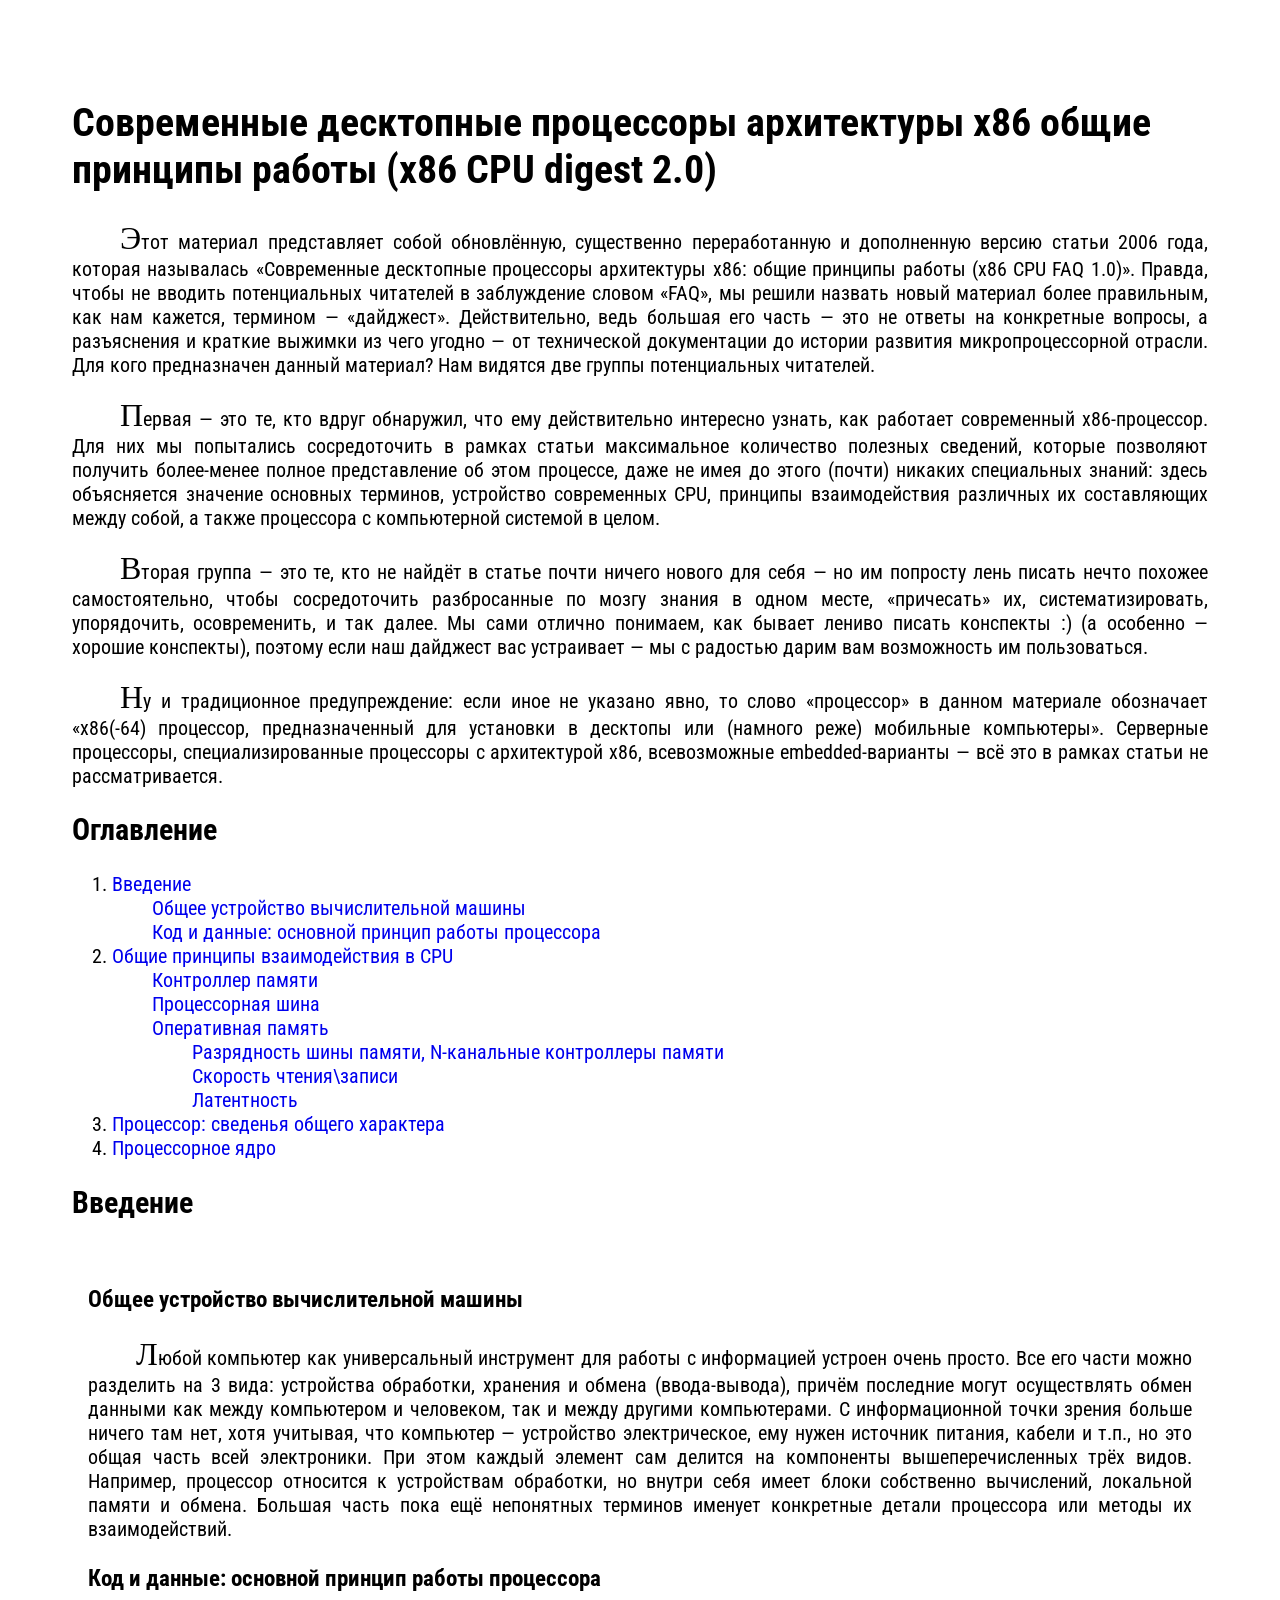
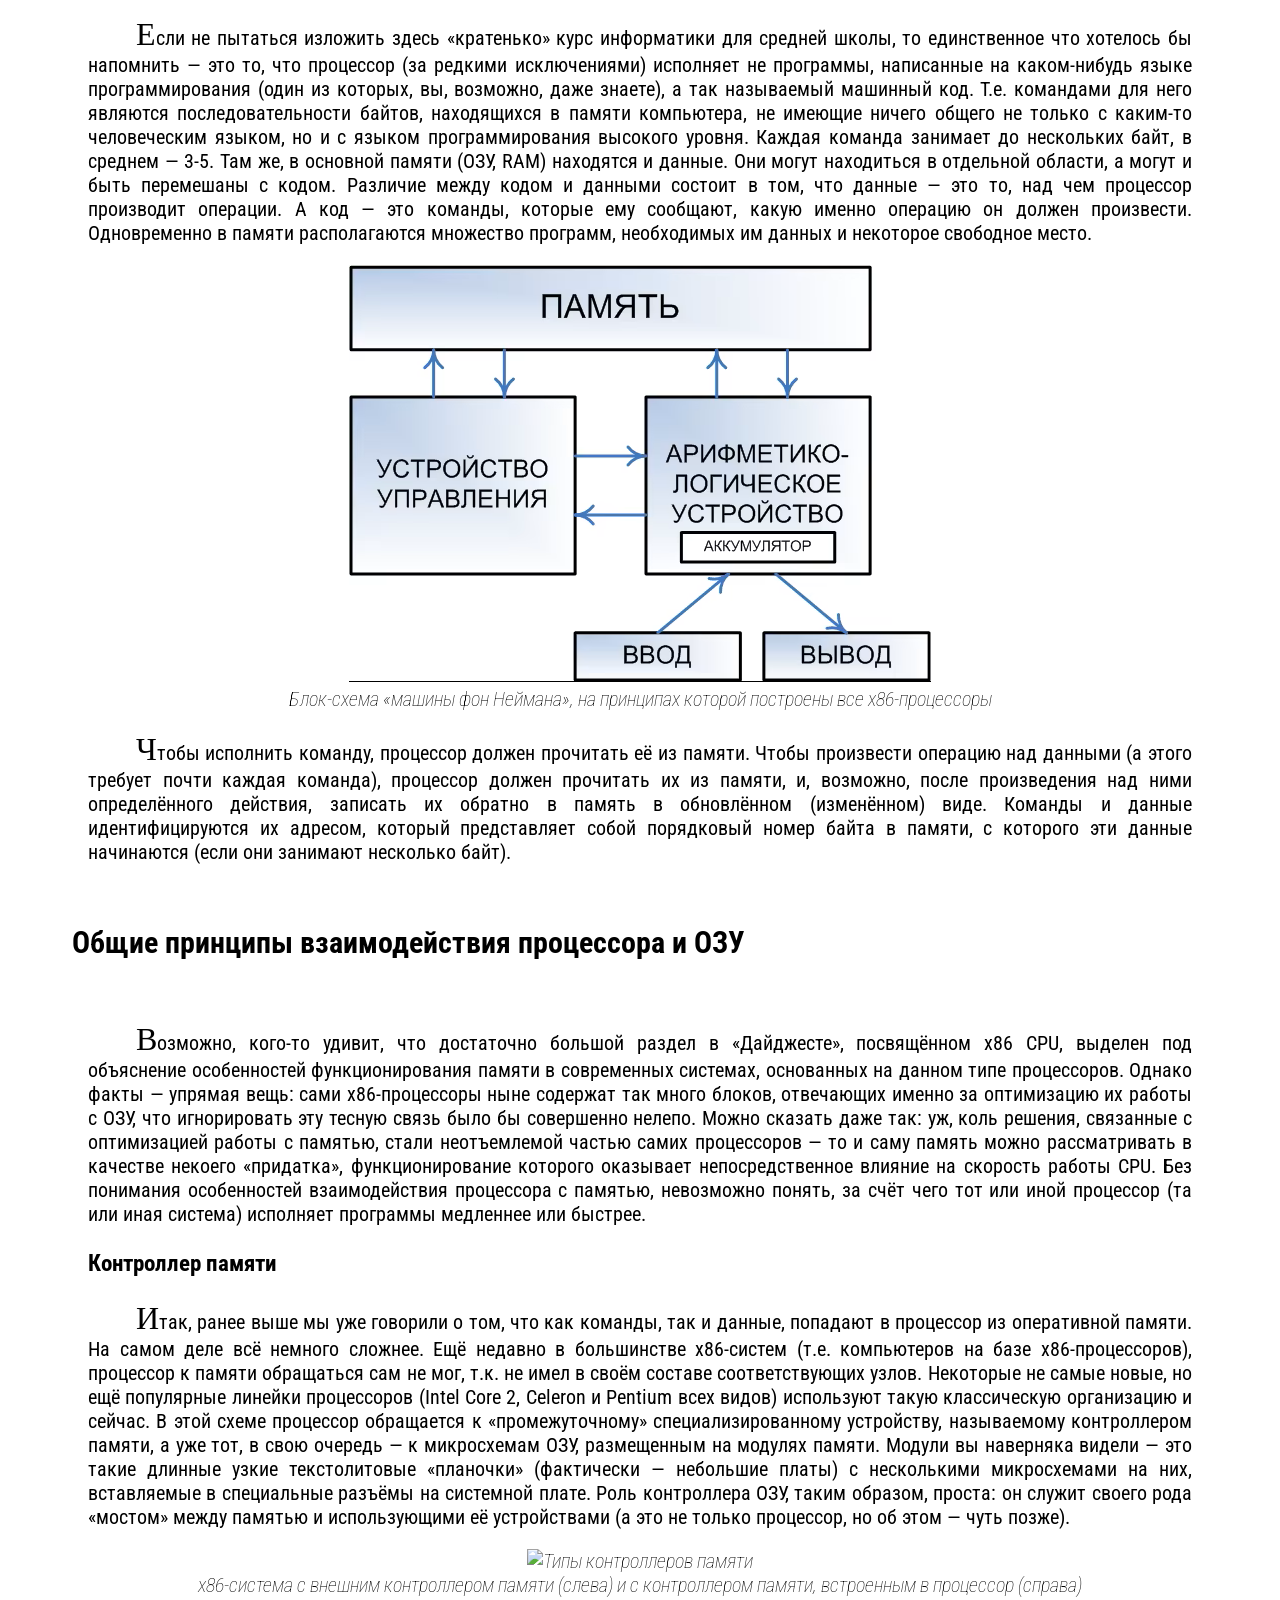
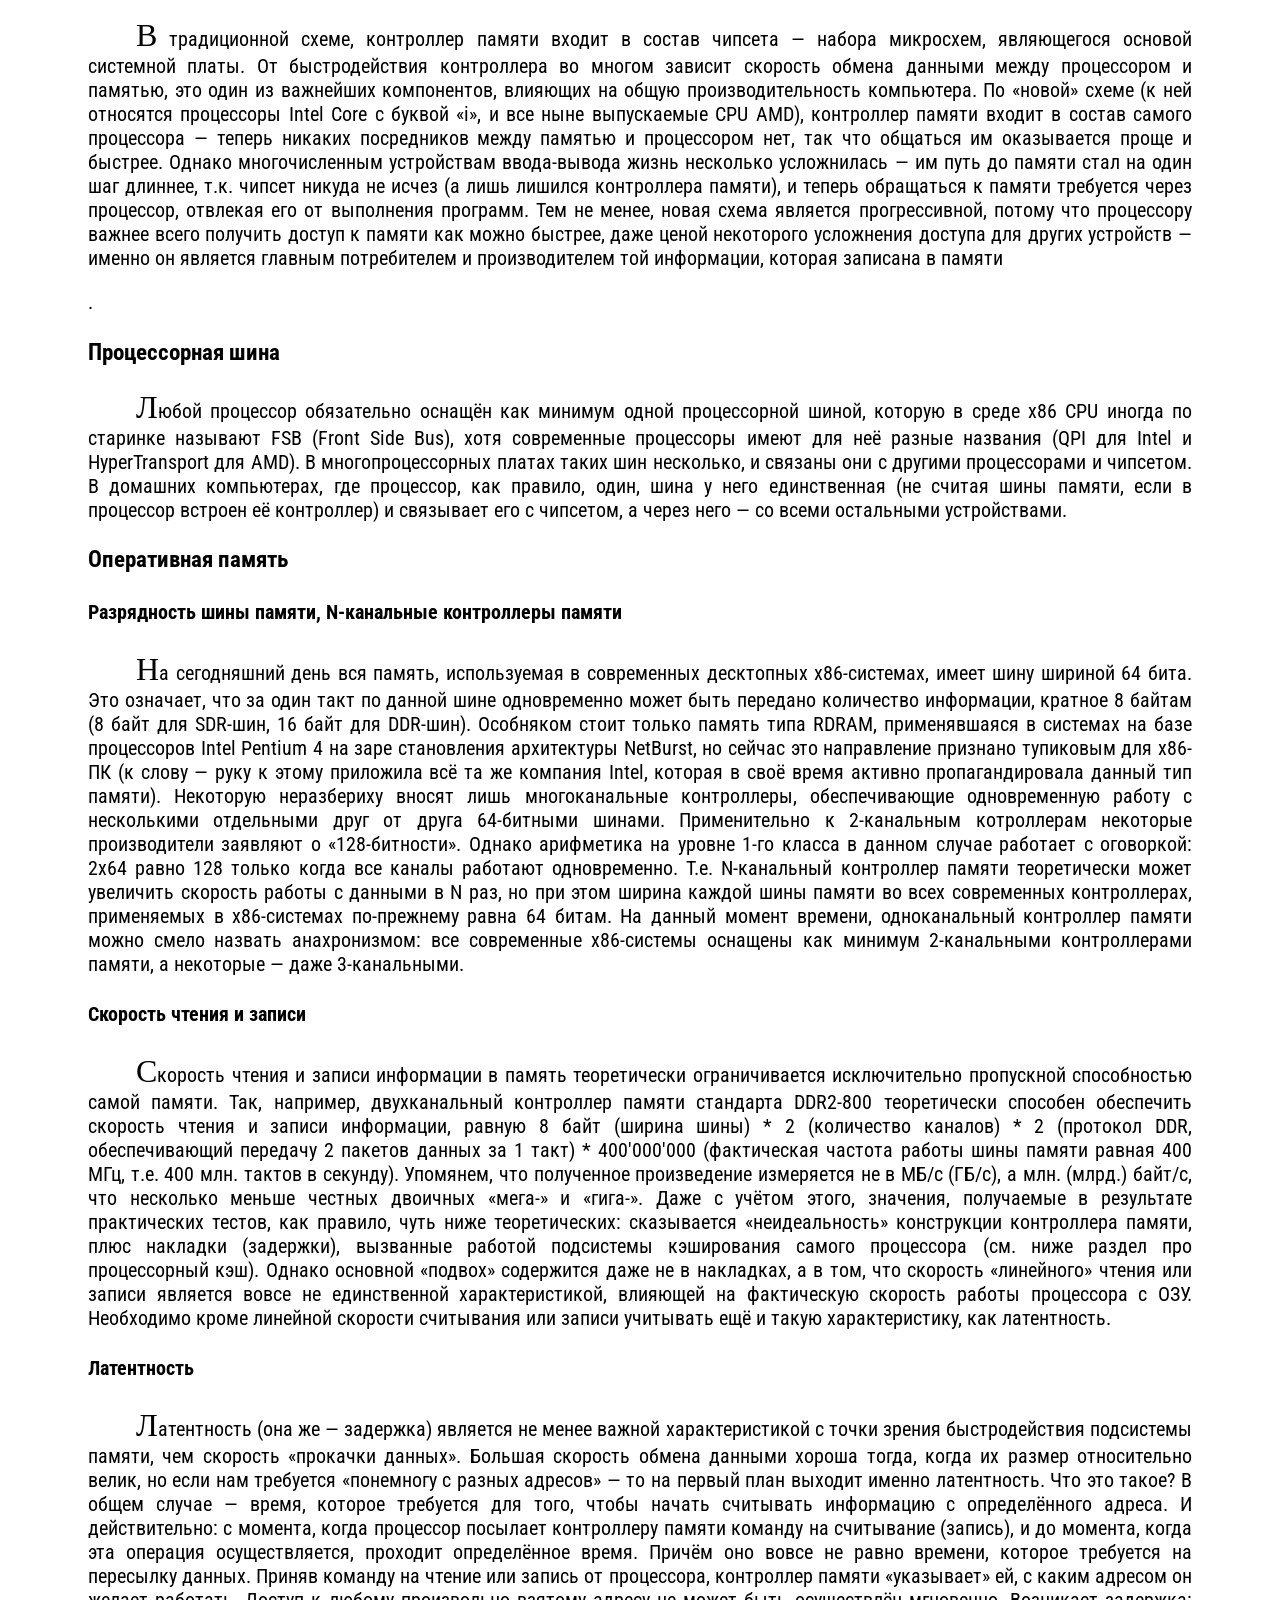
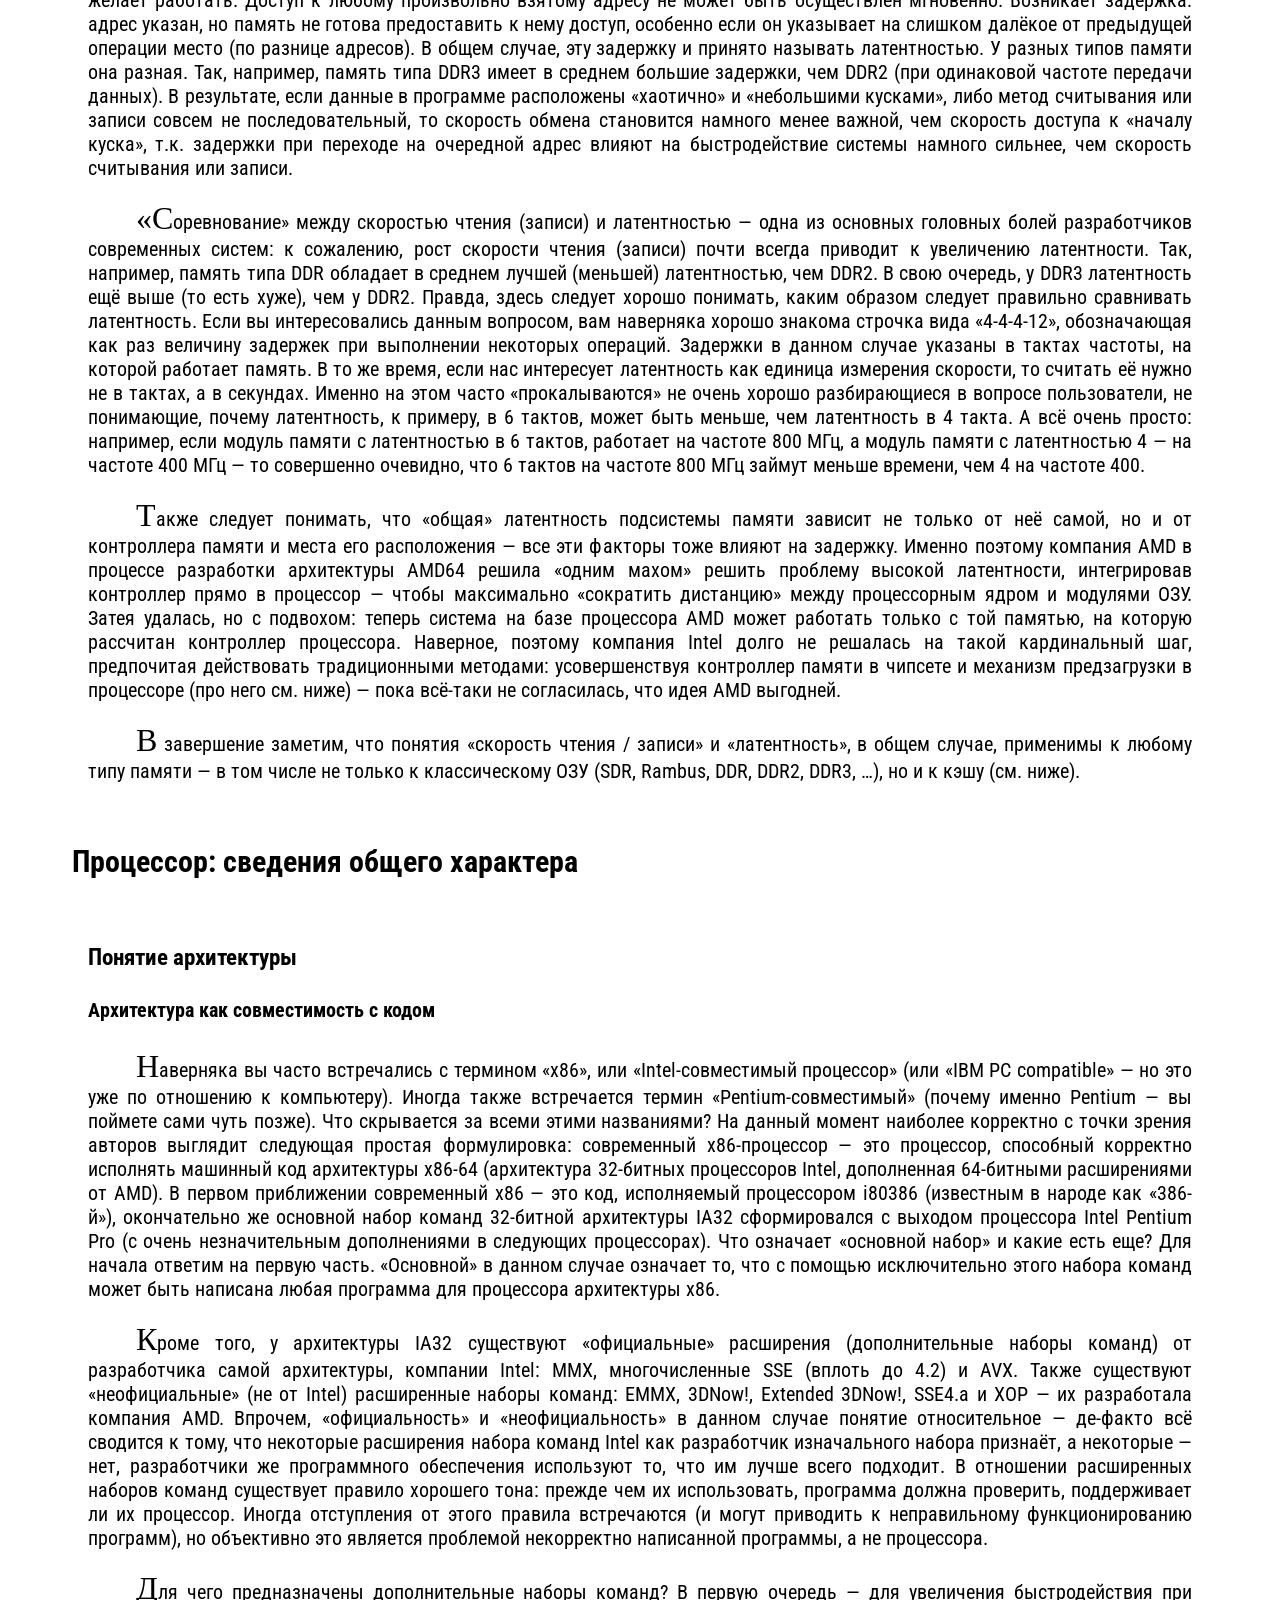
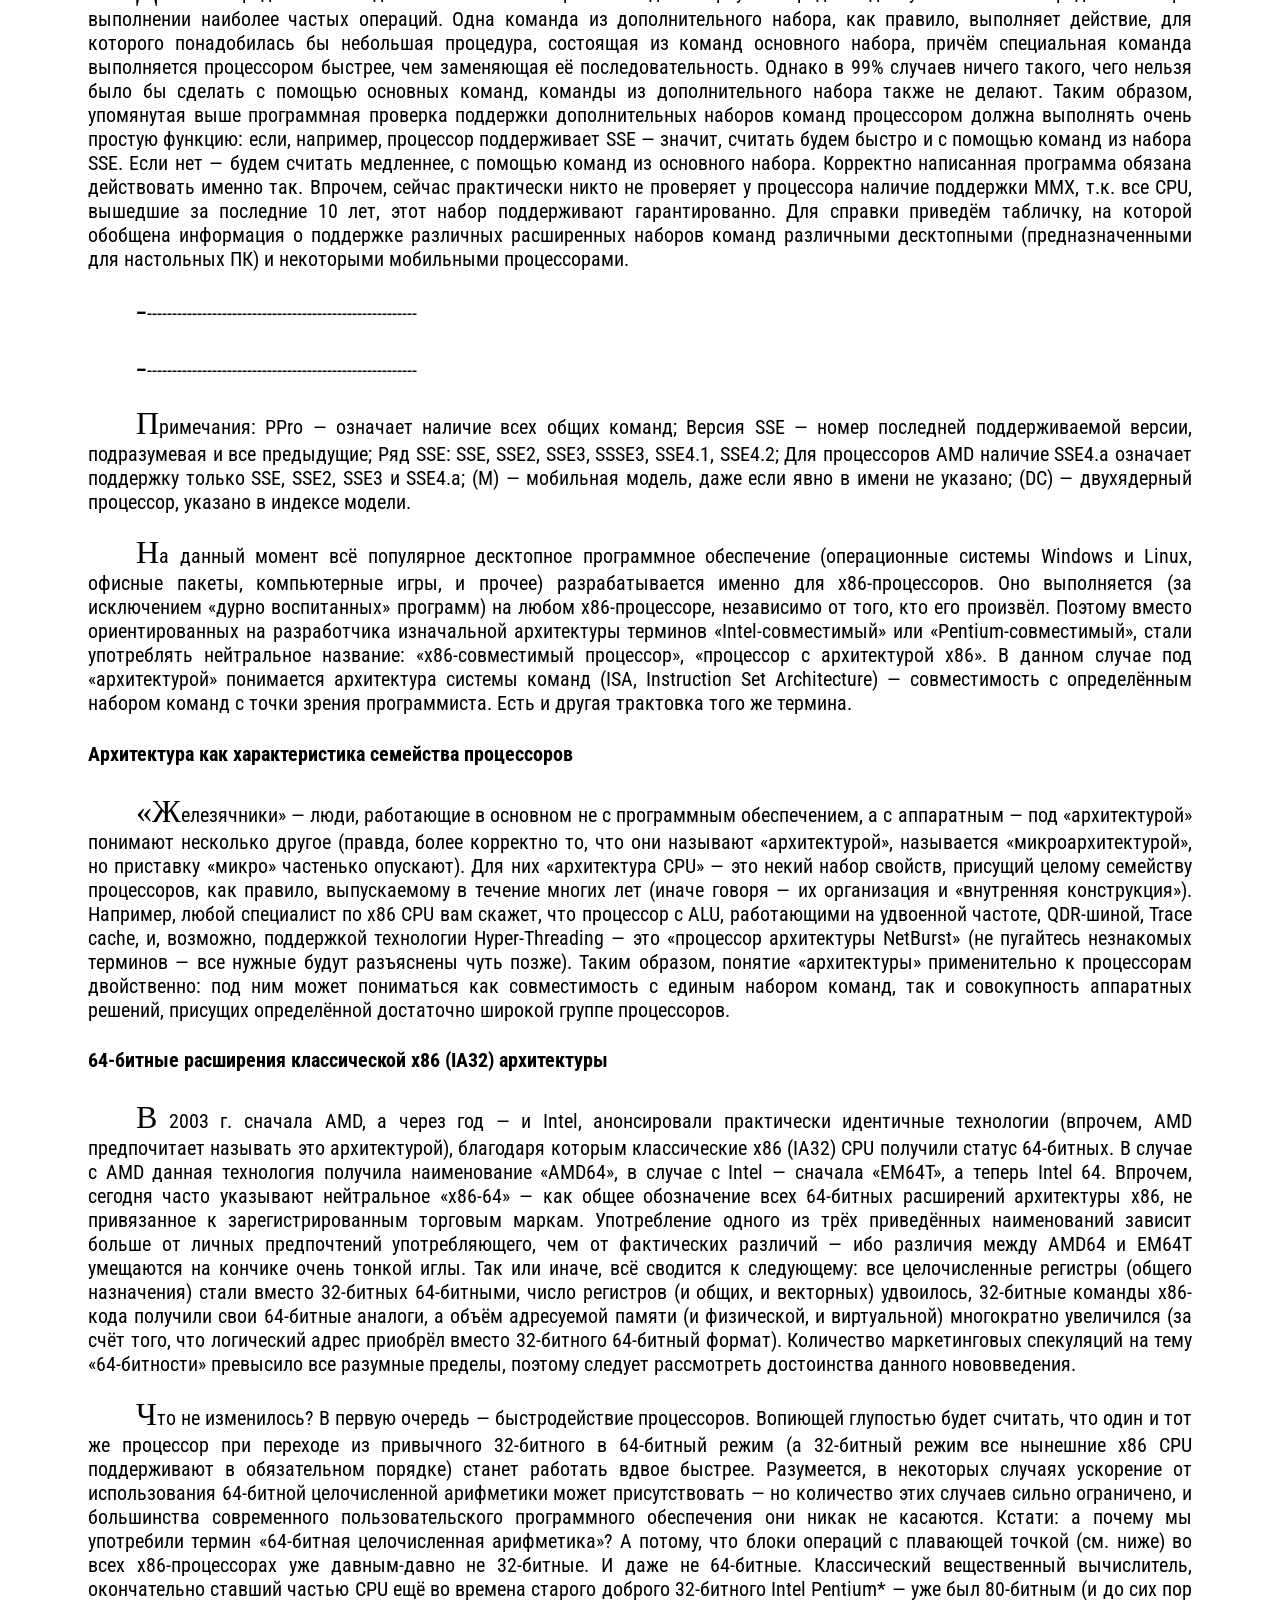
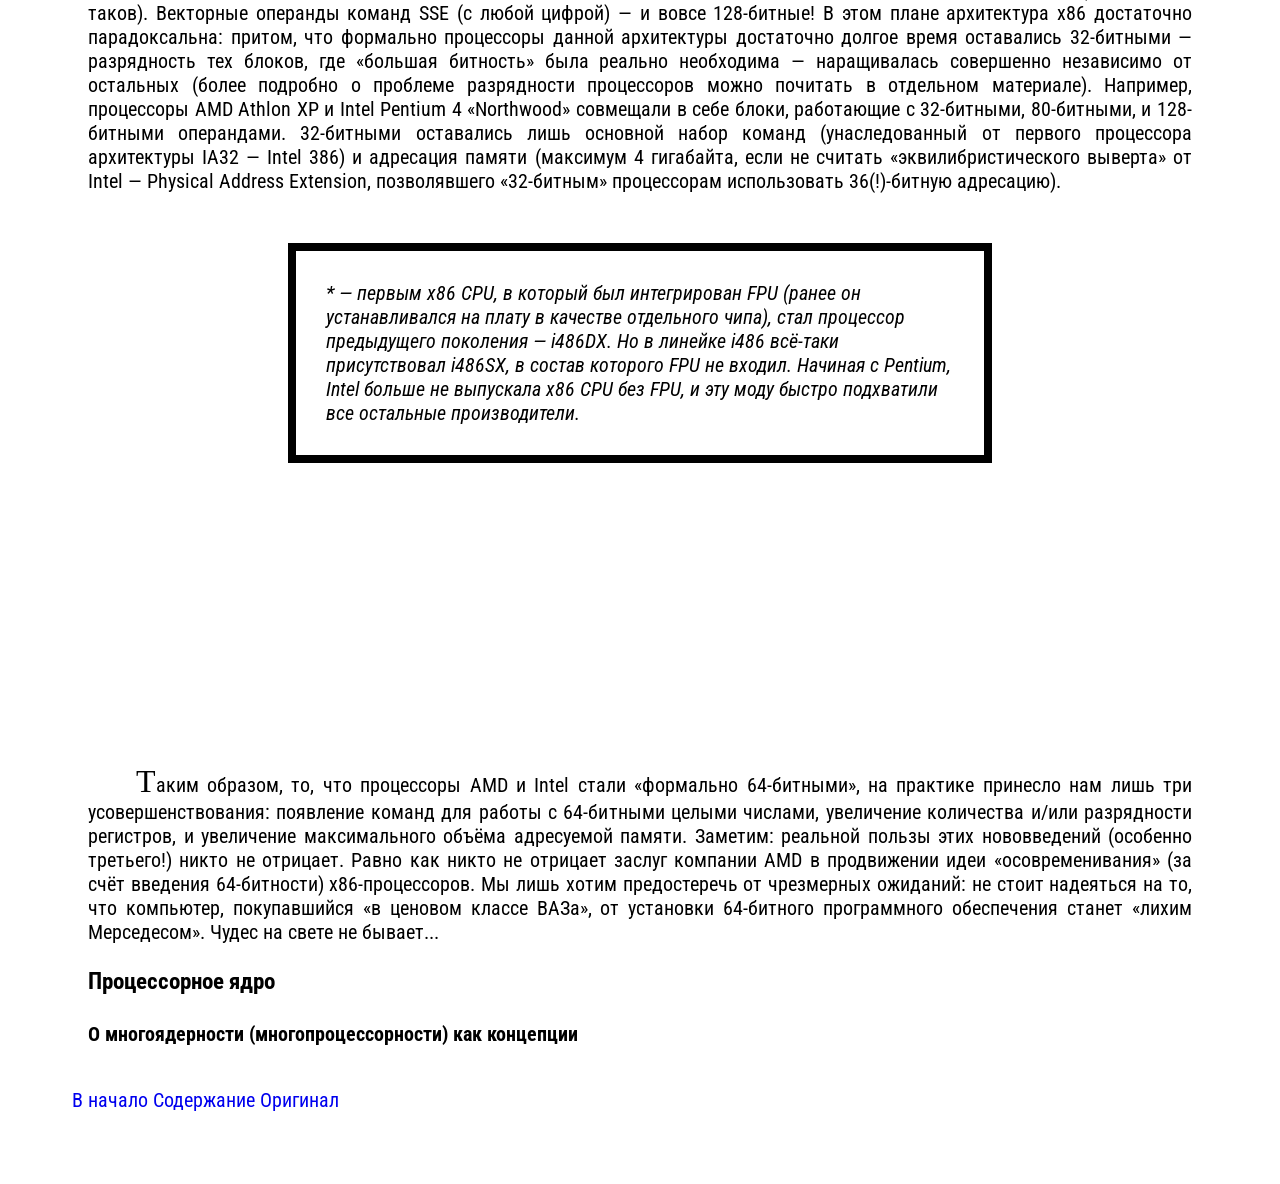
==== commit 2331250e: "borders margins and paddings" ====
--- a/01-CPU/CPU.html
+++ b/01-CPU/CPU.html
@@ -142,7 +142,13 @@
         <p>Что не изменилось? В первую очередь — быстродействие процессоров. Вопиющей глупостью будет считать, что один и тот же процессор при переходе из привычного 32-битного в 64-битный режим (а 32-битный режим все нынешние x86 CPU поддерживают в обязательном порядке) станет работать вдвое быстрее. Разумеется, в некоторых случаях ускорение от использования 64-битной целочисленной арифметики может присутствовать — но количество этих случаев сильно ограничено, и большинства современного пользовательского программного обеспечения они никак не касаются. Кстати: а почему мы употребили термин «64-битная целочисленная арифметика»? А потому, что блоки операций с плавающей точкой (см. ниже) во всех x86-процессорах уже давным-давно не 32-битные. И даже не 64-битные. Классический вещественный вычислитель, окончательно ставший частью CPU ещё во времена старого доброго 32-битного Intel Pentium* — уже был 80-битным (и до сих пор таков). Векторные операнды команд SSE (с любой цифрой) — и вовсе 128-битные! В этом плане архитектура x86 достаточно парадоксальна: притом, что формально процессоры данной архитектуры достаточно долгое время оставались 32-битными — разрядность тех блоков, где «большая битность» была реально необходима — наращивалась совершенно независимо от остальных (более подробно о проблеме разрядности процессоров можно почитать в отдельном материале). Например, процессоры AMD Athlon XP и Intel Pentium 4 «Northwood» совмещали в себе блоки, работающие с 32-битными, 80-битными, и 128-битными операндами. 32-битными оставались лишь основной набор команд (унаследованный от первого процессора архитектуры IA32 — Intel 386) и адресация памяти (максимум 4 гигабайта, если не считать «эквилибристического выверта» от Intel — Physical Address Extension, позволявшего «32-битным» процессорам использовать 36(!)-битную адресацию).</p>
 
 
-        <cite>  * — первым x86 CPU, в который был интегрирован FPU (ранее он устанавливался на плату в качестве отдельного чипа), стал процессор предыдущего поколения — i486DX. Но в линейке i486 всё-таки присутствовал i486SX, в состав которого FPU не входил. Начиная с Pentium, Intel больше не выпускала x86 CPU без FPU, и эту моду быстро подхватили все остальные производители.</cite>
+        <div class="cite">
+            <cite>
+                * — первым x86 CPU, в который был интегрирован FPU (ранее он устанавливался на плату в качестве отдельного чипа), стал процессор предыдущего поколения — i486DX. Но в линейке i486 всё-таки присутствовал i486SX, в состав которого FPU не входил. Начиная с Pentium, Intel больше не выпускала x86 CPU без FPU, и эту моду быстро подхватили все остальные производители.
+            </cite>
+        </div>
+
+
         <p>Таким образом, то, что процессоры AMD и Intel стали «формально 64-битными», на практике принесло нам лишь три усовершенствования: появление команд для работы с 64-битными целыми числами, увеличение количества и/или разрядности регистров, и увеличение максимального объёма адресуемой памяти. Заметим: реальной пользы этих нововведений (особенно третьего!) никто не отрицает. Равно как никто не отрицает заслуг компании AMD в продвижении идеи «осовременивания» (за счёт введения 64-битности) x86-процессоров. Мы лишь хотим предостеречь от чрезмерных ожиданий: не стоит надеяться на то, что компьютер, покупавшийся «в ценовом классе ВАЗа», от установки 64-битного программного обеспечения станет «лихим Мерседесом». Чудес на свете не бывает...</p>
 
 
--- a/01-CPU/CPU.css
+++ b/01-CPU/CPU.css
@@ -4,7 +4,6 @@
     font-family:'Roboto Condensed';
     font-size:20px;
     padding:5%;
-    background-image:url('img/pcb.jpg');
 }
 p
 {
@@ -138,4 +137,18 @@
     -------------------------------------------------------
 }
 
-*/+*/
+
+.cite {
+    border: solid 8px;
+    margin: 50px 200px 300px;
+    /*margin: all sides*/
+    /*margin: top-bottom left-right*/
+    /*margin: top right bottom left*/
+    /*margin: top left-right bottom */
+    padding: 30px;
+    /*padding: all sides*/
+    /*padding: top-bottom left-right*/
+    /*padding: top right bottom left*/
+    /*padding: top left-right bottom */
+}
